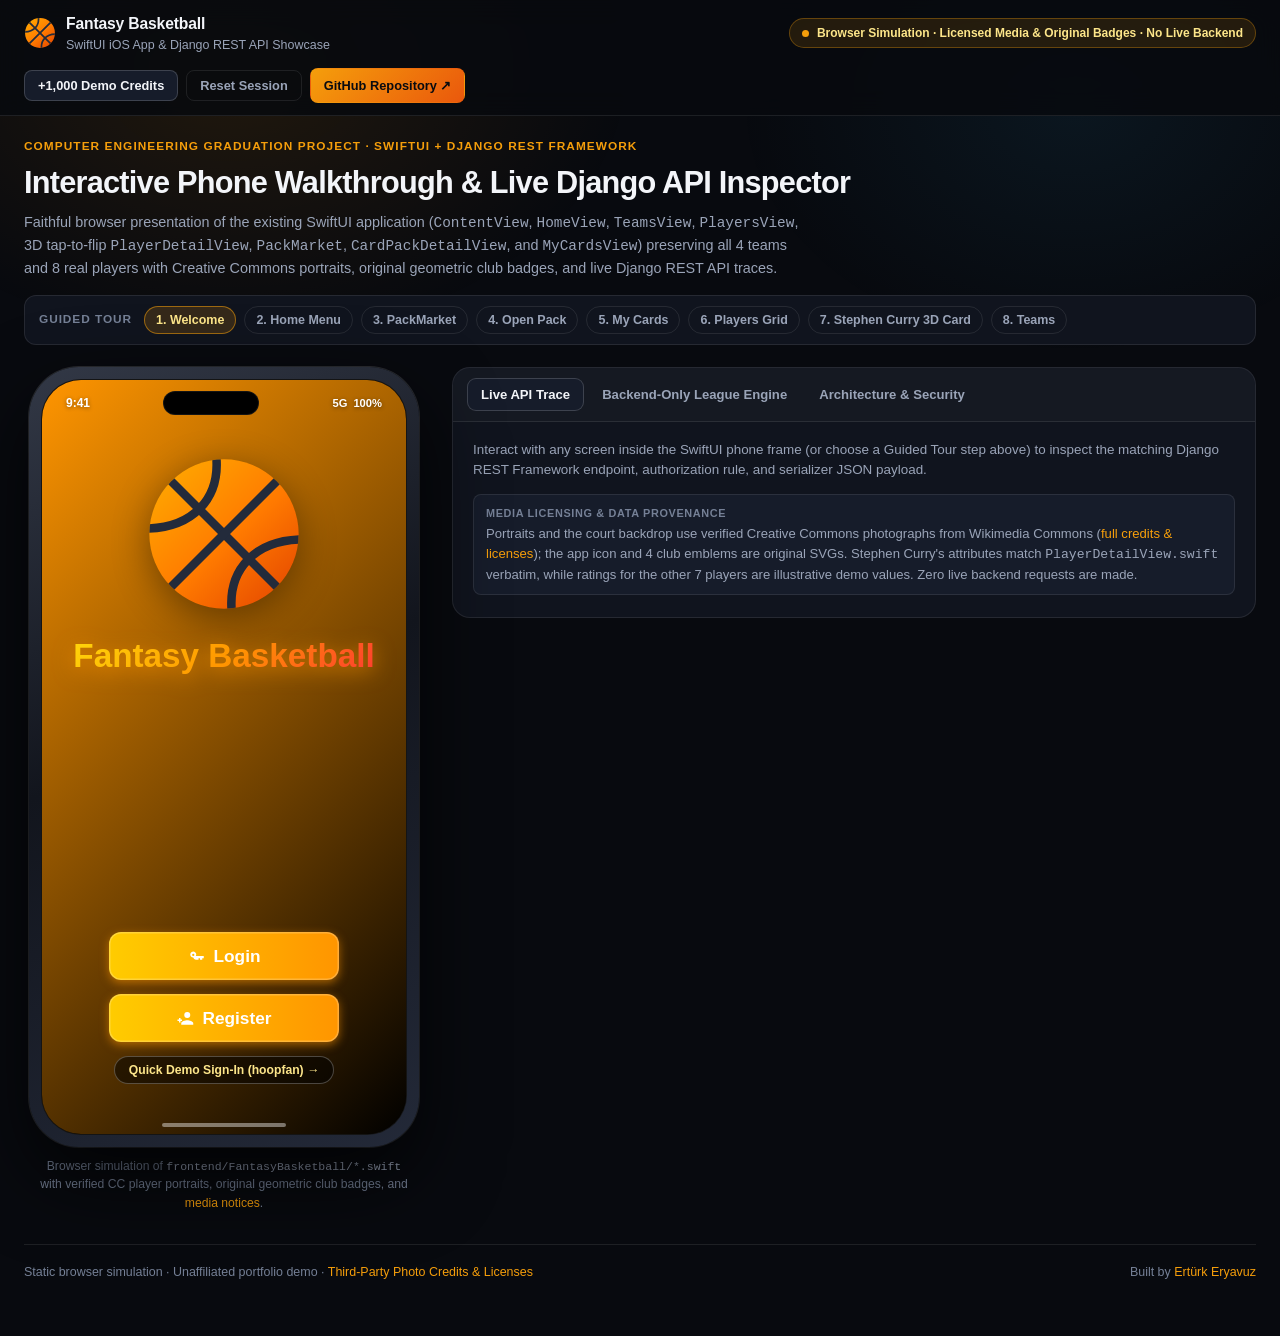
==== docs/index.html @ b1fc14cf "Add sanitized interactive portfolio showcase" ====
<!DOCTYPE html>
<html lang="en">
<head>
  <meta charset="UTF-8" />
  <meta name="viewport" content="width=device-width, initial-scale=1.0" />
  <title>Fantasy Basketball — Interactive SwiftUI &amp; Django API Showcase</title>
  <meta name="description" content="Source-faithful interactive phone-framed presentation of the Fantasy Basketball SwiftUI app and Django REST Framework backend using verified Creative Commons portraits and original geometric club badges." />
  <link rel="stylesheet" href="styles.css" />
</head>
<body>
  <header class="topbar">
    <div class="topbar-inner">
      <div class="brand">
        <img src="assets/basketball-logo.svg" width="32" height="32" alt="" aria-hidden="true" style="border-radius:50%" />
        <div>
          <div class="brand-title">Fantasy Basketball</div>
          <div class="brand-sub">SwiftUI iOS App &amp; Django REST API Showcase</div>
        </div>
      </div>

      <div class="sim-pill" role="note" aria-label="Static simulation disclosure">
        <span class="sim-dot" aria-hidden="true"></span>
        Browser Simulation · Licensed Media &amp; Original Badges · No Live Backend
      </div>

      <div class="topbar-actions">
        <button id="btnAddCredits" class="btn" type="button" title="Add demo credits to test all three pack tiers">
          +1,000 Demo Credits
        </button>
        <button id="btnResetDemo" class="btn btn-ghost" type="button">
          Reset Session
        </button>
        <a class="btn btn-primary" href="https://github.com/erturkeryavuz/fantasy-basketball-demo" target="_blank" rel="noopener noreferrer">
          GitHub Repository ↗
        </a>
      </div>
    </div>
  </header>

  <main class="page">
    <section class="hero-strip" aria-labelledby="heroHeading">
      <p class="hero-kicker">Computer Engineering Graduation Project · SwiftUI + Django REST Framework</p>
      <h1 id="heroHeading" class="hero-title">Interactive Phone Walkthrough &amp; Live Django API Inspector</h1>
      <p class="hero-desc">
        Faithful browser presentation of the existing SwiftUI application (<code>ContentView</code>, <code>HomeView</code>, <code>TeamsView</code>, <code>PlayersView</code>, 3D tap-to-flip <code>PlayerDetailView</code>, <code>PackMarket</code>, <code>CardPackDetailView</code>, and <code>MyCardsView</code>) preserving all 4 teams and 8 real players with Creative Commons portraits, original geometric club badges, and live Django REST API traces.
      </p>
    </section>

    <nav class="tour-bar" aria-label="Guided walkthrough">
      <span class="tour-label">Guided Tour</span>
      <button class="tour-pill active" type="button" data-tour="welcome">1. Welcome</button>
      <button class="tour-pill" type="button" data-tour="home">2. Home Menu</button>
      <button class="tour-pill" type="button" data-tour="market">3. PackMarket</button>
      <button class="tour-pill" type="button" data-tour="pack-diamond">4. Open Pack</button>
      <button class="tour-pill" type="button" data-tour="my-cards">5. My Cards</button>
      <button class="tour-pill" type="button" data-tour="players">6. Players Grid</button>
      <button class="tour-pill" type="button" data-tour="player-card">7. Stephen Curry 3D Card</button>
      <button class="tour-pill" type="button" data-tour="teams">8. Teams</button>
    </nav>

    <div class="workspace-grid">
      <!-- Left: Faithful iOS SwiftUI Phone Frame (pure NavigationStack, no invented bottom tab bar) -->
      <section class="phone-stage" aria-label="Interactive iOS SwiftUI application presentation">
        <div class="phone-bezel">
          <div class="phone-screen">
            <div id="iosStatusbar" class="ios-statusbar" aria-hidden="true">
              <span>9:41</span>
              <div class="dynamic-island"></div>
              <div class="ios-icons">
                <span>5G</span>
                <span>100%</span>
              </div>
            </div>

            <div id="phoneBody" class="phone-app-body" tabindex="0" aria-live="polite"></div>

            <div id="homeIndicator" class="home-indicator" aria-hidden="true"></div>
          </div>
        </div>
        <p class="phone-caption">
          Browser simulation of <code>frontend/FantasyBasketball/*.swift</code> with verified CC player portraits, original geometric club badges, and <a href="notices.html">media notices</a>.
        </p>
      </section>

      <!-- Right: Engineering & API Inspector -->
      <section class="inspector-shell" aria-label="Technical API and architecture inspector">
        <div class="inspector-tabs" role="tablist" aria-label="Inspector sections">
          <button id="tabTrace" class="inspector-tab" role="tab" type="button" aria-selected="true" aria-controls="panelTrace" data-inspector="trace">
            Live API Trace
          </button>
          <button id="tabLeague" class="inspector-tab" role="tab" type="button" aria-selected="false" aria-controls="panelLeague" data-inspector="league">
            Backend-Only League Engine
          </button>
          <button id="tabArch" class="inspector-tab" role="tab" type="button" aria-selected="false" aria-controls="panelArch" data-inspector="arch">
            Architecture &amp; Security
          </button>
        </div>

        <div id="panelTrace" class="inspector-body" role="tabpanel" aria-labelledby="tabTrace"></div>
        <div id="panelLeague" class="inspector-body" role="tabpanel" aria-labelledby="tabLeague" hidden></div>
        <div id="panelArch" class="inspector-body" role="tabpanel" aria-labelledby="tabArch" hidden></div>
      </section>
    </div>

    <div id="srAnnouncer" class="sr-only" aria-live="assertive"></div>

    <footer class="footer">
      <span>Static browser simulation · Unaffiliated portfolio demo · <a href="notices.html">Third-Party Photo Credits &amp; Licenses</a></span>
      <span>Built by <a href="https://github.com/erturkeryavuz" target="_blank" rel="noopener noreferrer">Ertürk Eryavuz</a></span>
    </footer>
  </main>

  <script type="module" src="app.js"></script>
</body>
</html>
---- docs/styles.css ----
/* Fantasy Basketball — Source-Faithful SwiftUI Showcase Stylesheet
 * Outer Studio: Clean dark presentation stage
 * Inside Phone Frame: Faithful visual reproduction of frontend/FantasyBasketball/*.swift
 */

:root {
  --studio-bg: #080a0f;
  --studio-elevated: #10141e;
  --studio-card: #161c2a;
  --studio-card-hover: #1c2436;
  --border: rgba(255, 255, 255, 0.09);
  --border-strong: rgba(255, 255, 255, 0.17);
  --text: #f3f5f9;
  --text-muted: #9aa4b8;
  --text-soft: #758096;
  --amber: #f59e0b;
  --amber-deep: #ea580c;
  --sky: #38bdf8;
  --font-sans: -apple-system, BlinkMacSystemFont, "SF Pro Display", "Segoe UI", Roboto, Helvetica, Arial, sans-serif;
  --font-rounded: ui-rounded, "SF Pro Rounded", -apple-system, BlinkMacSystemFont, "Segoe UI", Roboto, sans-serif;
  --font-mono: ui-monospace, SFMono-Regular, "SF Mono", Menlo, Consolas, monospace;
  --radius-lg: 18px;
  --radius-md: 12px;
  --radius-sm: 8px;
  --shadow-phone: 0 32px 80px rgba(0, 0, 0, 0.72), 0 0 0 1px rgba(255, 255, 255, 0.14);
}

*, *::before, *::after {
  box-sizing: border-box;
}

html, body {
  margin: 0;
  padding: 0;
  background: var(--studio-bg);
  color: var(--text);
  font-family: var(--font-sans);
  line-height: 1.5;
  -webkit-font-smoothing: antialiased;
  overflow-x: hidden;
}

body::before {
  content: "";
  position: fixed;
  inset: 0;
  pointer-events: none;
  background:
    radial-gradient(620px 420px at 18% 8%, rgba(255, 149, 0, 0.1), transparent 65%),
    radial-gradient(520px 380px at 84% 12%, rgba(56, 189, 248, 0.07), transparent 65%);
  z-index: 0;
}

.sr-only {
  position: absolute;
  width: 1px;
  height: 1px;
  padding: 0;
  margin: -1px;
  overflow: hidden;
  clip: rect(0, 0, 0, 0);
  white-space: nowrap;
  border: 0;
}

a {
  color: var(--amber);
  text-decoration: none;
}

a:hover {
  text-decoration: underline;
}

button, input, select {
  font-family: inherit;
  color: inherit;
}

button:focus-visible, a:focus-visible, input:focus-visible, select:focus-visible, [tabindex]:focus-visible {
  outline: 2px solid var(--amber);
  outline-offset: 2px;
}

/* ==================== OUTER STUDIO CHROME ==================== */

.topbar {
  position: sticky;
  top: 0;
  z-index: 20;
  backdrop-filter: blur(14px);
  -webkit-backdrop-filter: blur(14px);
  background: rgba(8, 10, 15, 0.86);
  border-bottom: 1px solid var(--border);
}

.topbar-inner {
  max-width: 1320px;
  margin: 0 auto;
  padding: 12px 24px;
  display: flex;
  align-items: center;
  justify-content: space-between;
  gap: 14px;
  flex-wrap: wrap;
}

.brand {
  display: flex;
  align-items: center;
  gap: 10px;
}

.brand-title {
  font-size: 0.98rem;
  font-weight: 700;
  letter-spacing: -0.01em;
}

.brand-sub {
  font-size: 0.78rem;
  color: var(--text-muted);
}

.sim-pill {
  display: inline-flex;
  align-items: center;
  gap: 8px;
  padding: 5px 12px;
  border-radius: 999px;
  font-size: 0.75rem;
  font-weight: 600;
  color: #fde68a;
  background: rgba(245, 158, 11, 0.12);
  border: 1px solid rgba(245, 158, 11, 0.32);
}

.sim-dot {
  width: 7px;
  height: 7px;
  border-radius: 50%;
  background: var(--amber);
}

.topbar-actions {
  display: flex;
  align-items: center;
  gap: 8px;
  flex-wrap: wrap;
}

.btn {
  display: inline-flex;
  align-items: center;
  justify-content: center;
  gap: 6px;
  padding: 7px 13px;
  border-radius: var(--radius-sm);
  border: 1px solid var(--border-strong);
  background: var(--studio-card);
  color: var(--text);
  font-size: 0.8rem;
  font-weight: 600;
  cursor: pointer;
  transition: background 0.16s ease, border-color 0.16s ease, transform 0.12s ease;
}

.btn:hover {
  background: var(--studio-card-hover);
  border-color: rgba(255, 255, 255, 0.28);
  text-decoration: none;
}

.btn:active {
  transform: translateY(1px);
}

.btn-primary {
  background: linear-gradient(135deg, #f59e0b, #ea580c);
  border-color: transparent;
  color: #090b10;
}

.btn-primary:hover {
  background: linear-gradient(135deg, #fbbf24, #f97316);
}

.btn-ghost {
  background: transparent;
  border-color: var(--border);
  color: var(--text-muted);
}

.btn-ghost:hover {
  color: var(--text);
}

.page {
  position: relative;
  z-index: 1;
  max-width: 1320px;
  margin: 0 auto;
  padding: 22px 24px 56px;
}

.hero-strip {
  margin-bottom: 16px;
}

.hero-kicker {
  font-size: 0.74rem;
  font-weight: 700;
  letter-spacing: 0.09em;
  text-transform: uppercase;
  color: var(--amber);
  margin: 0 0 4px;
}

.hero-title {
  font-size: clamp(1.45rem, 2.4vw, 2rem);
  font-weight: 800;
  letter-spacing: -0.025em;
  margin: 0 0 6px;
}

.hero-desc {
  font-size: 0.9rem;
  color: var(--text-muted);
  max-width: 780px;
  margin: 0;
}

.tour-bar {
  display: flex;
  align-items: center;
  gap: 8px;
  flex-wrap: wrap;
  padding: 10px 14px;
  border-radius: var(--radius-md);
  background: var(--studio-elevated);
  border: 1px solid var(--border);
  margin-bottom: 22px;
}

.tour-label {
  font-size: 0.74rem;
  font-weight: 700;
  text-transform: uppercase;
  letter-spacing: 0.08em;
  color: var(--text-soft);
  margin-right: 4px;
}

.tour-pill {
  padding: 6px 11px;
  border-radius: 999px;
  border: 1px solid var(--border);
  background: transparent;
  color: var(--text-muted);
  font-size: 0.78rem;
  font-weight: 600;
  cursor: pointer;
  transition: all 0.16s ease;
}

.tour-pill:hover {
  color: var(--text);
  border-color: var(--border-strong);
  background: rgba(255, 255, 255, 0.04);
}

.tour-pill.active {
  background: rgba(245, 158, 11, 0.16);
  border-color: rgba(245, 158, 11, 0.55);
  color: #fde68a;
}

.workspace-grid {
  display: grid;
  grid-template-columns: 400px minmax(0, 1fr);
  gap: 28px;
  align-items: start;
}

/* ==================== iOS PHONE BEZEL ==================== */

.phone-stage {
  display: flex;
  flex-direction: column;
  align-items: center;
  gap: 10px;
  position: sticky;
  top: 76px;
}

.phone-bezel {
  width: 390px;
  max-width: 100%;
  height: 780px;
  border-radius: 50px;
  padding: 12px;
  background: linear-gradient(155deg, #323846 0%, #12151d 45%, #232938 100%);
  box-shadow: var(--shadow-phone);
  position: relative;
}

.phone-screen {
  width: 100%;
  height: 100%;
  border-radius: 40px;
  background: #000;
  overflow: hidden;
  display: flex;
  flex-direction: column;
  position: relative;
  border: 1px solid rgba(255, 255, 255, 0.08);
}

.ios-statusbar {
  position: absolute;
  top: 0;
  left: 0;
  right: 0;
  z-index: 12;
  display: flex;
  align-items: center;
  justify-content: space-between;
  padding: 11px 24px 6px;
  font-size: 0.75rem;
  font-weight: 700;
  color: #fff;
  pointer-events: none;
  text-shadow: 0 1px 4px rgba(0, 0, 0, 0.45);
}

.ios-statusbar.light-text-dark {
  color: #111827;
  text-shadow: none;
}

.dynamic-island {
  width: 96px;
  height: 24px;
  border-radius: 999px;
  background: #000;
  border: 1px solid rgba(255, 255, 255, 0.08);
}

.ios-icons {
  display: flex;
  align-items: center;
  gap: 6px;
  font-size: 0.7rem;
}

.phone-app-body {
  flex: 1;
  width: 100%;
  height: 100%;
  overflow-y: auto;
  overflow-x: hidden;
  position: relative;
  scrollbar-width: thin;
  scrollbar-color: rgba(255, 255, 255, 0.25) transparent;
}

.home-indicator {
  position: absolute;
  bottom: 7px;
  left: 50%;
  transform: translateX(-50%);
  width: 124px;
  height: 4px;
  border-radius: 999px;
  background: rgba(255, 255, 255, 0.42);
  pointer-events: none;
  z-index: 12;
}

.home-indicator.dark {
  background: rgba(17, 24, 39, 0.28);
}

.phone-caption {
  font-size: 0.76rem;
  color: var(--text-soft);
  text-align: center;
  max-width: 376px;
  margin: 0;
}

.phone-caption code {
  font-family: var(--font-mono);
  font-size: 0.72rem;
  color: var(--text-muted);
}

/* ==================== FAITHFUL SWIFTUI SCREEN STYLES ==================== */

/* Shared animated orange-black-yellow gradient (ContentView.swift & HomeView.swift) */
.sw-flame-screen {
  min-height: 100%;
  padding: 50px 20px 34px;
  display: flex;
  flex-direction: column;
  align-items: center;
  justify-content: space-between;
  background: linear-gradient(135deg, #ff9500 0%, #000000 50%, #ffcc00 100%);
  background-size: 200% 200%;
  animation: swiftGradientSweep 6s ease-in-out infinite alternate;
  color: #fff;
}

@keyframes swiftGradientSweep {
  0% { background-position: 0% 0%; }
  100% { background-position: 100% 100%; }
}

/* Signature 41pt rounded gradient title (ContentView, HomeView, MyCardsView) */
.sw-brand-title {
  font-family: var(--font-rounded);
  font-size: 2.08rem;
  font-weight: 800;
  line-height: 1.1;
  text-align: center;
  margin: 0;
  background: linear-gradient(135deg, #ffd60a 0%, #ff9500 52%, #ff3b30 100%);
  -webkit-background-clip: text;
  background-clip: text;
  color: transparent;
  filter: drop-shadow(0 5px 10px rgba(255, 149, 0, 0.72));
}

/* Signature 230x50 rounded-12 SwiftUI gradient buttons */
.sw-btn {
  width: 230px;
  height: 48px;
  border: none;
  border-radius: 12px;
  color: #fff;
  font-size: 1.08rem;
  font-weight: 600;
  display: inline-flex;
  align-items: center;
  justify-content: center;
  gap: 8px;
  cursor: pointer;
  transition: transform 0.16s ease, filter 0.16s ease;
  position: relative;
}

.sw-btn:hover {
  filter: brightness(1.06);
}

.sw-btn:active {
  transform: scale(0.95);
}

.sw-btn:disabled {
  opacity: 0.6;
  cursor: not-allowed;
}

.sw-btn svg {
  width: 18px;
  height: 18px;
  flex-shrink: 0;
}

/* Exact SwiftUI button gradients */
.sw-btn-yellow-orange {
  background: linear-gradient(90deg, #ffcc00, #ff9500);
  box-shadow: 0 3px 10px rgba(255, 149, 0, 0.55), inset 0 0 0 1.5px rgba(255, 255, 255, 0.22);
}

.sw-btn-orange-red {
  background: linear-gradient(90deg, #ff9500, #ff3b30);
  box-shadow: 0 3px 10px rgba(255, 149, 0, 0.55);
}

.sw-btn-pink-orange {
  background: linear-gradient(90deg, #ff2d55, #ff9500);
  box-shadow: 0 3px 10px rgba(255, 45, 85, 0.52);
}

.sw-btn-purple-indigo {
  background: linear-gradient(90deg, #af52de, #5856d6);
  box-shadow: 0 3px 10px rgba(175, 82, 222, 0.5);
}

.sw-btn-red-black {
  background: linear-gradient(90deg, #ff3b30, #111111);
  box-shadow: 0 3px 8px rgba(255, 149, 0, 0.45);
}

.sw-btn-purple-blue {
  background: linear-gradient(90deg, #af52de, #007aff);
  box-shadow: 0 4px 12px rgba(175, 82, 222, 0.55);
}

.sw-btn-black-gray {
  background: linear-gradient(90deg, #000000, #8e8e93);
  box-shadow: 0 4px 12px rgba(0, 0, 0, 0.55);
}

.sw-btn-solid-orange {
  background: #ff9500;
  box-shadow: 0 3px 8px rgba(255, 149, 0, 0.35);
}

.sw-demo-shortcut {
  background: rgba(0, 0, 0, 0.52);
  border: 1px solid rgba(255, 255, 255, 0.25);
  color: #fde68a;
  border-radius: 999px;
  padding: 6px 14px;
  font-size: 0.76rem;
  font-weight: 600;
  cursor: pointer;
}

.sw-demo-shortcut:hover {
  background: rgba(0, 0, 0, 0.72);
}

/* HomeView Welcome Pill (HomeView.swift lines 47-59) */
.sw-welcome-row {
  width: 100%;
  display: flex;
  justify-content: flex-start;
}

.sw-welcome-pill {
  background: rgba(0, 0, 0, 0.52);
  color: #fff;
  font-size: 0.92rem;
  font-weight: 700;
  padding: 8px 13px;
  border-radius: 12px;
}

/* LoginView & RegisterView — verified CC BY 2.0 basketball sunset court photo (Shixart1985, Wikimedia Commons) */
.sw-court-screen {
  min-height: 100%;
  padding: 58px 22px 32px;
  display: flex;
  flex-direction: column;
  align-items: center;
  justify-content: space-between;
  background-color: #161820;
  background-image:
    linear-gradient(180deg, rgba(8, 10, 16, 0.42), rgba(8, 10, 16, 0.56)),
    url("assets/court-bg.jpg");
  background-size: cover;
  background-position: center;
  color: #fff;
}

.sw-auth-title {
  font-family: var(--font-rounded);
  font-size: 2.35rem;
  font-weight: 800;
  margin: 0;
  background: linear-gradient(90deg, #ffffff, #9ca3af);
  -webkit-background-clip: text;
  background-clip: text;
  color: transparent;
  filter: drop-shadow(0 6px 10px rgba(0, 0, 0, 0.72));
}

.sw-field-group {
  width: 100%;
  margin-bottom: 12px;
}

.sw-field-label {
  display: block;
  font-size: 0.92rem;
  font-weight: 700;
  color: rgba(255, 255, 255, 0.85);
  margin: 0 0 5px 4px;
}

.sw-textfield {
  width: 100%;
  padding: 13px 14px;
  border-radius: 12px;
  border: 1px solid rgba(255, 255, 255, 0.12);
  background: rgba(0, 0, 0, 0.62);
  color: #fff;
  font-size: 0.92rem;
  box-shadow: 0 4px 10px rgba(0, 0, 0, 0.25);
}

.sw-alert {
  width: 100%;
  padding: 8px 11px;
  border-radius: 10px;
  font-size: 0.78rem;
  margin-bottom: 10px;
}

.sw-alert.error {
  background: rgba(239, 68, 68, 0.22);
  border: 1px solid rgba(248, 113, 113, 0.55);
  color: #fecaca;
}

/* TeamsView, TeamPlayersView & PlayersView (LinearGradient systemGray2 -> orange 0.65) */
.sw-gray-orange-screen {
  min-height: 100%;
  padding: 46px 12px 28px;
  background: linear-gradient(180deg, #aeaeb2 0%, rgba(255, 149, 0, 0.72) 100%);
  color: #111827;
}

.sw-ios-navrow {
  display: flex;
  align-items: center;
  justify-content: space-between;
  margin-bottom: 4px;
  min-height: 28px;
}

.sw-ios-back {
  display: inline-flex;
  align-items: center;
  gap: 3px;
  border: none;
  background: transparent;
  color: #007aff;
  font-size: 0.9rem;
  font-weight: 600;
  padding: 2px 4px;
  cursor: pointer;
}

.sw-ios-back.on-dark {
  color: #60a5fa;
}

.sw-large-title {
  font-size: 1.75rem;
  font-weight: 800;
  text-align: center;
  margin: 0 0 10px;
  color: #111827;
  letter-spacing: -0.02em;
}

/* PlayersView frosted .ultraThinMaterial filter bar (PlayersView.swift lines 46-88) */
.sw-filter-bar {
  background: rgba(255, 255, 255, 0.56);
  backdrop-filter: blur(14px);
  -webkit-backdrop-filter: blur(14px);
  border-radius: 16px;
  padding: 10px;
  box-shadow: 0 2px 8px rgba(0, 0, 0, 0.22);
  margin-bottom: 12px;
  display: grid;
  grid-template-columns: repeat(2, 1fr);
  gap: 7px;
}

.sw-filter-item {
  display: flex;
  align-items: center;
  gap: 5px;
  background: rgba(255, 255, 255, 0.55);
  border-radius: 10px;
  padding: 4px 7px;
}

.sw-filter-item.full {
  grid-column: 1 / -1;
}

.sw-filter-icon {
  color: #ff9500;
  font-size: 0.78rem;
  font-weight: 800;
  flex-shrink: 0;
}

.sw-filter-item select {
  flex: 1;
  min-width: 0;
  border: none;
  background: transparent;
  color: #111827;
  font-size: 0.76rem;
  font-weight: 600;
}

.sw-filter-item input[type="range"] {
  flex: 1;
  accent-color: #ff9500;
}

.sw-filter-val {
  font-size: 0.78rem;
  font-weight: 800;
  color: #111827;
  min-width: 24px;
  text-align: right;
}

/* Adaptive square gray grids (TeamsView: 2-col 170x120; PlayersView/TeamPlayersView: 3-col 110x120) */
.sw-teams-grid {
  display: grid;
  grid-template-columns: repeat(2, 1fr);
  gap: 8px;
}

.sw-team-tile {
  border: none;
  border-radius: 12px;
  background: rgba(110, 110, 118, 0.68);
  box-shadow: 0 2px 5px rgba(0, 0, 0, 0.35);
  padding: 12px 8px;
  min-height: 126px;
  display: flex;
  flex-direction: column;
  align-items: center;
  justify-content: center;
  gap: 5px;
  text-align: center;
  cursor: pointer;
  color: #fff;
  transition: transform 0.14s ease, background 0.14s ease;
}

.sw-team-tile:hover {
  background: rgba(96, 96, 104, 0.8);
  transform: translateY(-1px);
}

.sw-tile-name {
  font-size: 0.78rem;
  font-weight: 700;
  color: #111827;
  line-height: 1.2;
}

.sw-tile-city {
  font-size: 0.7rem;
  color: #fff;
}

.sw-tile-since {
  font-size: 0.66rem;
  color: rgba(255, 255, 255, 0.78);
}

.sw-players-grid {
  display: grid;
  grid-template-columns: repeat(3, 1fr);
  gap: 6px;
}

.sw-player-tile {
  border: none;
  border-radius: 12px;
  background: rgba(110, 110, 118, 0.68);
  box-shadow: 0 2px 5px rgba(0, 0, 0, 0.35);
  padding: 9px 5px;
  min-height: 120px;
  display: flex;
  flex-direction: column;
  align-items: center;
  justify-content: center;
  gap: 4px;
  text-align: center;
  cursor: pointer;
  transition: transform 0.14s ease, background 0.14s ease;
}

.sw-player-tile:hover {
  background: rgba(96, 96, 104, 0.84);
  transform: translateY(-1px);
}

.sw-player-avatar-sm {
  width: 44px;
  height: 44px;
  border-radius: 50%;
  border: 1.5px solid #ff9500;
  overflow: hidden;
  display: flex;
  align-items: center;
  justify-content: center;
  background: radial-gradient(circle at 50% 30%, rgba(255, 255, 255, 0.25), rgba(15, 23, 42, 0.65));
}

.sw-player-avatar-sm img {
  width: 100%;
  height: 100%;
  object-fit: cover;
  display: block;
}

.sw-team-logo {
  width: 52px;
  height: 52px;
  object-fit: contain;
  display: block;
  filter: drop-shadow(0 2px 4px rgba(0, 0, 0, 0.3));
}

.sw-player-tile-name {
  font-size: 0.7rem;
  font-weight: 700;
  color: #0b0f19;
  line-height: 1.15;
}

.sw-player-tile-team {
  font-size: 0.62rem;
  color: #fff;
  max-width: 100%;
  white-space: nowrap;
  overflow: hidden;
  text-overflow: ellipsis;
}

.sw-ovr-badge {
  font-size: 0.64rem;
  font-weight: 800;
  padding: 2px 6px;
  border-radius: 6px;
}

/* ==================== PlayerDetailView.swift — 3D FLIPPABLE COLLECTIBLE CARD ==================== */

.sw-detail-screen {
  min-height: 100%;
  padding: 46px 16px 28px;
  display: flex;
  flex-direction: column;
  align-items: center;
  position: relative;
  background: var(--card-bg-gradient);
}

.sw-detail-screen::before {
  content: "";
  position: absolute;
  inset: 0;
  background: rgba(245, 245, 247, 0.52);
  backdrop-filter: blur(22px);
  -webkit-backdrop-filter: blur(22px);
  pointer-events: none;
}

.sw-detail-inner {
  position: relative;
  z-index: 2;
  width: 100%;
  flex: 1;
  display: flex;
  flex-direction: column;
  align-items: center;
}

.sw-detail-nav {
  width: 100%;
  display: flex;
  align-items: center;
  justify-content: space-between;
  margin-bottom: 16px;
}

.sw-detail-nav-title {
  font-size: 0.92rem;
  font-weight: 700;
  color: #111827;
}

/* 3D Flip Container matching frame(width: 320, height: 480) scaled proportionally inside 366px phone screen */
.sw-flip-scene {
  width: 306px;
  height: 464px;
  perspective: 1100px;
  cursor: pointer;
  margin: auto 0;
  background: transparent;
  border: none;
  padding: 0;
  text-align: center;
}

.sw-flip-card {
  width: 100%;
  height: 100%;
  position: relative;
  transform-style: preserve-3d;
  transition: transform 0.8s ease-in-out;
  border-radius: 20px;
  box-shadow: 0 12px 28px rgba(0, 0, 0, 0.35), 0 0 16px rgba(255, 214, 10, 0.42);
}

.sw-flip-card.is-flipped {
  transform: rotateY(180deg);
}

.sw-card-face {
  position: absolute;
  inset: 0;
  border-radius: 20px;
  backface-visibility: hidden;
  -webkit-backface-visibility: hidden;
  background: var(--card-bg-gradient);
  overflow: hidden;
  display: flex;
  flex-direction: column;
  align-items: center;
  justify-content: center;
  padding: 20px 18px;
  border: 3px solid transparent;
  box-shadow: inset 0 0 0 2px var(--card-rim, rgba(255, 255, 255, 0.55)), 0 0 14px var(--card-glow, rgba(59, 130, 246, 0.5));
}

.sw-card-face.back {
  transform: rotateY(180deg);
  color: #fff;
}

/* Diagonal golden shineOverlay for DarkBlueDiamond, PinkDiamond, Diamond (PlayerDetailView.swift lines 281-292) */
.sw-card-shine {
  position: absolute;
  inset: -40%;
  background: linear-gradient(135deg, rgba(255, 214, 10, 0.34) 0%, transparent 45%, transparent 55%, rgba(255, 214, 10, 0.34) 100%);
  mix-blend-mode: screen;
  pointer-events: none;
  animation: swiftCardShine 7s linear infinite alternate;
}

@keyframes swiftCardShine {
  0% { transform: translate(-18%, -18%); }
  100% { transform: translate(18%, 18%); }
}

.sw-rarity-pill {
  position: relative;
  z-index: 2;
  padding: 9px 18px;
  border-radius: 22px;
  background: rgba(255, 255, 255, 0.28);
  backdrop-filter: blur(12px);
  -webkit-backdrop-filter: blur(12px);
  border: 1.5px solid rgba(255, 255, 255, 0.52);
  box-shadow: 0 0 12px rgba(255, 255, 255, 0.28);
  font-family: var(--font-rounded);
  font-size: 0.95rem;
  font-weight: 800;
  color: #fff;
  text-shadow: 0 1px 4px rgba(0, 0, 0, 0.35);
  margin-bottom: 14px;
}

.sw-portrait-ring {
  position: relative;
  z-index: 2;
  width: 150px;
  height: 150px;
  border-radius: 50%;
  overflow: hidden;
  background: radial-gradient(circle at 50% 35%, rgba(255, 255, 255, 0.34), rgba(0, 0, 0, 0.24));
  border: 2px solid rgba(255, 255, 255, 0.5);
  display: flex;
  align-items: center;
  justify-content: center;
  margin-bottom: 14px;
  box-shadow: 0 8px 22px rgba(0, 0, 0, 0.35);
}

.sw-portrait-ring img {
  width: 100%;
  height: 100%;
  object-fit: cover;
  display: block;
}

.sw-card-name {
  position: relative;
  z-index: 2;
  font-size: 1.32rem;
  font-weight: 800;
  color: #fff;
  margin: 0 0 4px;
  text-shadow: 0 1px 4px rgba(0, 0, 0, 0.35);
}

.sw-card-team {
  position: relative;
  z-index: 2;
  font-size: 0.94rem;
  font-weight: 600;
  color: rgba(255, 255, 255, 0.8);
  margin: 0 0 10px;
}

.sw-card-pos {
  position: relative;
  z-index: 2;
  font-size: 0.88rem;
  color: rgba(255, 255, 255, 0.92);
  margin: 0 0 8px;
}

.sw-card-ovr {
  position: relative;
  z-index: 2;
  font-size: 1.15rem;
  font-weight: 800;
  color: #93c5fd;
  text-shadow: 0 1px 6px rgba(0, 0, 0, 0.5);
  margin: 0;
}

.sw-card-back-title {
  font-size: 1.08rem;
  font-weight: 800;
  margin: 0 0 6px;
}

.sw-card-back-skill {
  font-size: 0.96rem;
  font-weight: 600;
  color: #fde68a;
  margin: 0 0 18px;
}

.sw-card-back-list {
  text-align: left;
  font-size: 0.86rem;
  line-height: 1.8;
  background: rgba(0, 0, 0, 0.25);
  padding: 14px 18px;
  border-radius: 14px;
  border: 1px solid rgba(255, 255, 255, 0.18);
  width: 86%;
}

.sw-flip-hint {
  margin-top: 12px;
  font-size: 0.76rem;
  font-weight: 700;
  color: #1f2937;
  background: rgba(255, 255, 255, 0.68);
  padding: 5px 12px;
  border-radius: 999px;
}

/* ==================== MarketplaceView.swift (PackMarket) ==================== */

.sw-light-screen {
  min-height: 100%;
  padding: 46px 14px 26px;
  background: #f2f2f7;
  color: #111827;
  display: flex;
  flex-direction: column;
}

.sw-market-header {
  display: flex;
  align-items: center;
  justify-content: space-between;
  margin-bottom: 14px;
}

.sw-market-title {
  font-size: 1.72rem;
  font-weight: 800;
  margin: 0;
  color: #111827;
  letter-spacing: -0.02em;
}

.sw-coin-badge-ios {
  display: inline-flex;
  align-items: center;
  gap: 5px;
  padding: 7px 11px;
  border-radius: 10px;
  background: rgba(255, 149, 0, 0.2);
  color: #111827;
  font-size: 0.86rem;
  font-weight: 700;
}

.sw-pack-grid {
  display: grid;
  grid-template-columns: repeat(2, 1fr);
  gap: 12px;
  margin-bottom: auto;
}

.sw-pack-tile {
  border: 1px solid rgba(0, 0, 0, 0.06);
  border-radius: 12px;
  background: rgba(255, 255, 255, 0.82);
  backdrop-filter: blur(12px);
  box-shadow: 0 3px 10px rgba(0, 0, 0, 0.12);
  padding: 16px 10px;
  min-height: 196px;
  display: flex;
  flex-direction: column;
  align-items: center;
  justify-content: center;
  gap: 8px;
  text-align: center;
  cursor: pointer;
  color: #111827;
  transition: transform 0.15s ease, box-shadow 0.15s ease;
}

.sw-pack-tile:hover {
  transform: translateY(-2px);
  box-shadow: 0 6px 14px rgba(0, 0, 0, 0.16);
}

.sw-pack-tile-name {
  font-size: 0.96rem;
  font-weight: 700;
}

.sw-pack-tile-desc {
  font-size: 0.74rem;
  color: #4b5563;
}

.sw-pack-tile-price {
  font-size: 0.88rem;
  font-weight: 700;
  color: #ea580c;
}

.sw-back-full-orange {
  margin-top: 16px;
  width: 100%;
  padding: 13px;
  border: none;
  border-radius: 12px;
  background: #ff9500;
  color: #fff;
  font-size: 0.95rem;
  font-weight: 700;
  display: inline-flex;
  align-items: center;
  justify-content: center;
  gap: 8px;
  cursor: pointer;
}

.sw-back-full-orange:active {
  transform: scale(0.97);
}

/* ==================== CardPackDetailView.swift ==================== */

.sw-pack-detail-screen {
  min-height: 100%;
  padding: 50px 18px 28px;
  background: #f2f2f7;
  color: #111827;
  display: flex;
  flex-direction: column;
  align-items: center;
  justify-content: space-between;
  text-align: center;
  gap: 10px;
}

.sw-pack-spinner {
  width: 96px;
  height: 96px;
  display: flex;
  align-items: center;
  justify-content: center;
  color: #ff9500;
  transition: transform 0.95s ease-in-out;
}

.sw-pack-spinner.spinning {
  transform: scale(1.38) rotate(360deg);
}

/* Yellow reveal card mirroring CardPackDetailView.swift lines 58-74 */
.sw-reveal-card {
  width: 224px;
  padding: 20px 14px;
  border-radius: 20px;
  background: linear-gradient(150deg, #ffe033, #ffbe0b);
  color: #111827;
  box-shadow: 0 10px 24px rgba(245, 158, 11, 0.35);
  animation: springPop 0.42s cubic-bezier(0.34, 1.56, 0.64, 1);
  border: 2px solid rgba(255, 255, 255, 0.6);
}

@keyframes springPop {
  0% { opacity: 0; transform: scale(0.6); }
  100% { opacity: 1; transform: scale(1); }
}

/* ==================== MyCardsView.swift ==================== */

.sw-mycards-list {
  display: flex;
  flex-direction: column;
  background: #fff;
  border-radius: 14px;
  overflow: hidden;
  box-shadow: 0 2px 8px rgba(0, 0, 0, 0.08);
  margin-bottom: auto;
}

.sw-mycards-row {
  width: 100%;
  text-align: left;
  border: none;
  border-bottom: 1px solid #e5e7eb;
  background: #fff;
  padding: 12px 14px;
  cursor: pointer;
  display: flex;
  align-items: center;
  justify-content: space-between;
  gap: 8px;
}

.sw-mycards-row:last-child {
  border-bottom: none;
}

.sw-mycards-row:hover {
  background: #f9fafb;
}

/* ==================== ENGINEERING INSPECTOR PANEL ==================== */

.inspector-shell {
  border-radius: var(--radius-lg);
  background: var(--studio-elevated);
  border: 1px solid var(--border);
  overflow: hidden;
}

.inspector-tabs {
  display: flex;
  gap: 4px;
  padding: 10px 14px;
  background: rgba(255, 255, 255, 0.02);
  border-bottom: 1px solid var(--border);
  flex-wrap: wrap;
}

.inspector-tab {
  padding: 8px 13px;
  border-radius: 9px;
  border: 1px solid transparent;
  background: transparent;
  color: var(--text-muted);
  font-size: 0.82rem;
  font-weight: 700;
  cursor: pointer;
}

.inspector-tab:hover {
  color: var(--text);
}

.inspector-tab[aria-selected="true"] {
  background: var(--studio-card);
  border-color: var(--border-strong);
  color: var(--text);
}

.inspector-body {
  padding: 18px 20px 22px;
}

.inspector-meta-grid {
  display: grid;
  grid-template-columns: repeat(auto-fit, minmax(175px, 1fr));
  gap: 10px;
  margin-bottom: 14px;
}

.meta-tile {
  padding: 10px 12px;
  border-radius: var(--radius-sm);
  background: var(--studio-card);
  border: 1px solid var(--border);
}

.meta-k {
  font-size: 0.68rem;
  font-weight: 700;
  text-transform: uppercase;
  letter-spacing: 0.06em;
  color: var(--text-soft);
  margin-bottom: 3px;
}

.meta-v {
  font-size: 0.84rem;
  font-weight: 700;
  font-family: var(--font-mono);
  word-break: break-word;
}

.method-badge {
  display: inline-block;
  padding: 2px 7px;
  border-radius: 6px;
  font-size: 0.72rem;
  font-weight: 800;
  font-family: var(--font-mono);
  margin-right: 6px;
}

.method-GET { background: rgba(56, 189, 248, 0.18); color: #7dd3fc; }
.method-POST { background: rgba(16, 185, 129, 0.18); color: #6ee7b7; }
.status-ok { color: #6ee7b7; }
.status-err { color: #fda4af; }

.code-section-label {
  font-size: 0.74rem;
  font-weight: 700;
  text-transform: uppercase;
  letter-spacing: 0.06em;
  color: var(--text-muted);
  margin: 14px 0 6px;
}

.code-block {
  margin: 0;
  padding: 12px 14px;
  border-radius: var(--radius-sm);
  background: #0a0d14;
  border: 1px solid var(--border);
  font-family: var(--font-mono);
  font-size: 0.77rem;
  line-height: 1.5;
  color: #dbeafe;
  overflow-x: auto;
  max-height: 280px;
}

.history-list {
  display: flex;
  flex-direction: column;
  gap: 6px;
  margin-top: 10px;
}

.history-item {
  width: 100%;
  display: flex;
  align-items: center;
  justify-content: space-between;
  gap: 8px;
  padding: 7px 10px;
  border-radius: 8px;
  border: 1px solid var(--border);
  background: rgba(255, 255, 255, 0.02);
  font-family: var(--font-mono);
  font-size: 0.74rem;
  cursor: pointer;
  text-align: left;
}

.history-item:hover, .history-item.active {
  background: var(--studio-card);
  border-color: rgba(245, 158, 11, 0.45);
}

.backend-only-banner {
  padding: 12px 14px;
  border-radius: var(--radius-md);
  background: rgba(56, 189, 248, 0.1);
  border: 1px solid rgba(56, 189, 248, 0.3);
  color: #bae6fd;
  font-size: 0.82rem;
  margin-bottom: 14px;
}

.step-pills {
  display: flex;
  flex-wrap: wrap;
  gap: 6px;
  margin-bottom: 14px;
}

.step-pill {
  padding: 6px 10px;
  border-radius: 8px;
  border: 1px solid var(--border);
  background: var(--studio-card);
  font-size: 0.76rem;
  font-weight: 600;
  color: var(--text-muted);
  cursor: pointer;
}

.step-pill.active {
  border-color: var(--sky);
  color: #e0f2fe;
  background: rgba(56, 189, 248, 0.15);
}

.arch-grid {
  display: grid;
  grid-template-columns: repeat(auto-fit, minmax(240px, 1fr));
  gap: 12px;
}

.arch-card {
  padding: 14px;
  border-radius: var(--radius-md);
  background: var(--studio-card);
  border: 1px solid var(--border);
}

.arch-card h3 {
  font-size: 0.9rem;
  margin: 0 0 8px;
  color: var(--amber);
}

.arch-card ul {
  margin: 0;
  padding-left: 18px;
  font-size: 0.8rem;
  color: var(--text-muted);
}

.arch-card li {
  margin-bottom: 5px;
}

.footer {
  margin-top: 32px;
  padding-top: 18px;
  border-top: 1px solid var(--border);
  display: flex;
  justify-content: space-between;
  gap: 12px;
  flex-wrap: wrap;
  font-size: 0.78rem;
  color: var(--text-soft);
}

/* ==================== RESPONSIVE ==================== */

@media (max-width: 960px) {
  .workspace-grid {
    grid-template-columns: 1fr;
  }

  .phone-stage {
    position: static;
  }
}

@media (max-width: 520px) {
  .topbar-inner {
    padding: 10px 14px;
  }

  .page {
    padding: 14px 12px 40px;
  }

  .phone-bezel {
    width: 100%;
    height: 700px;
    border-radius: 30px;
    padding: 7px;
  }

  .phone-screen {
    border-radius: 24px;
  }

  .sw-flip-scene {
    width: 280px;
    height: 430px;
  }

  .inspector-body {
    padding: 14px;
  }
}

@media (prefers-reduced-motion: reduce) {
  *, *::before, *::after {
    animation-duration: 0.01ms !important;
    animation-iteration-count: 1 !important;
    transition-duration: 0.01ms !important;
  }
}
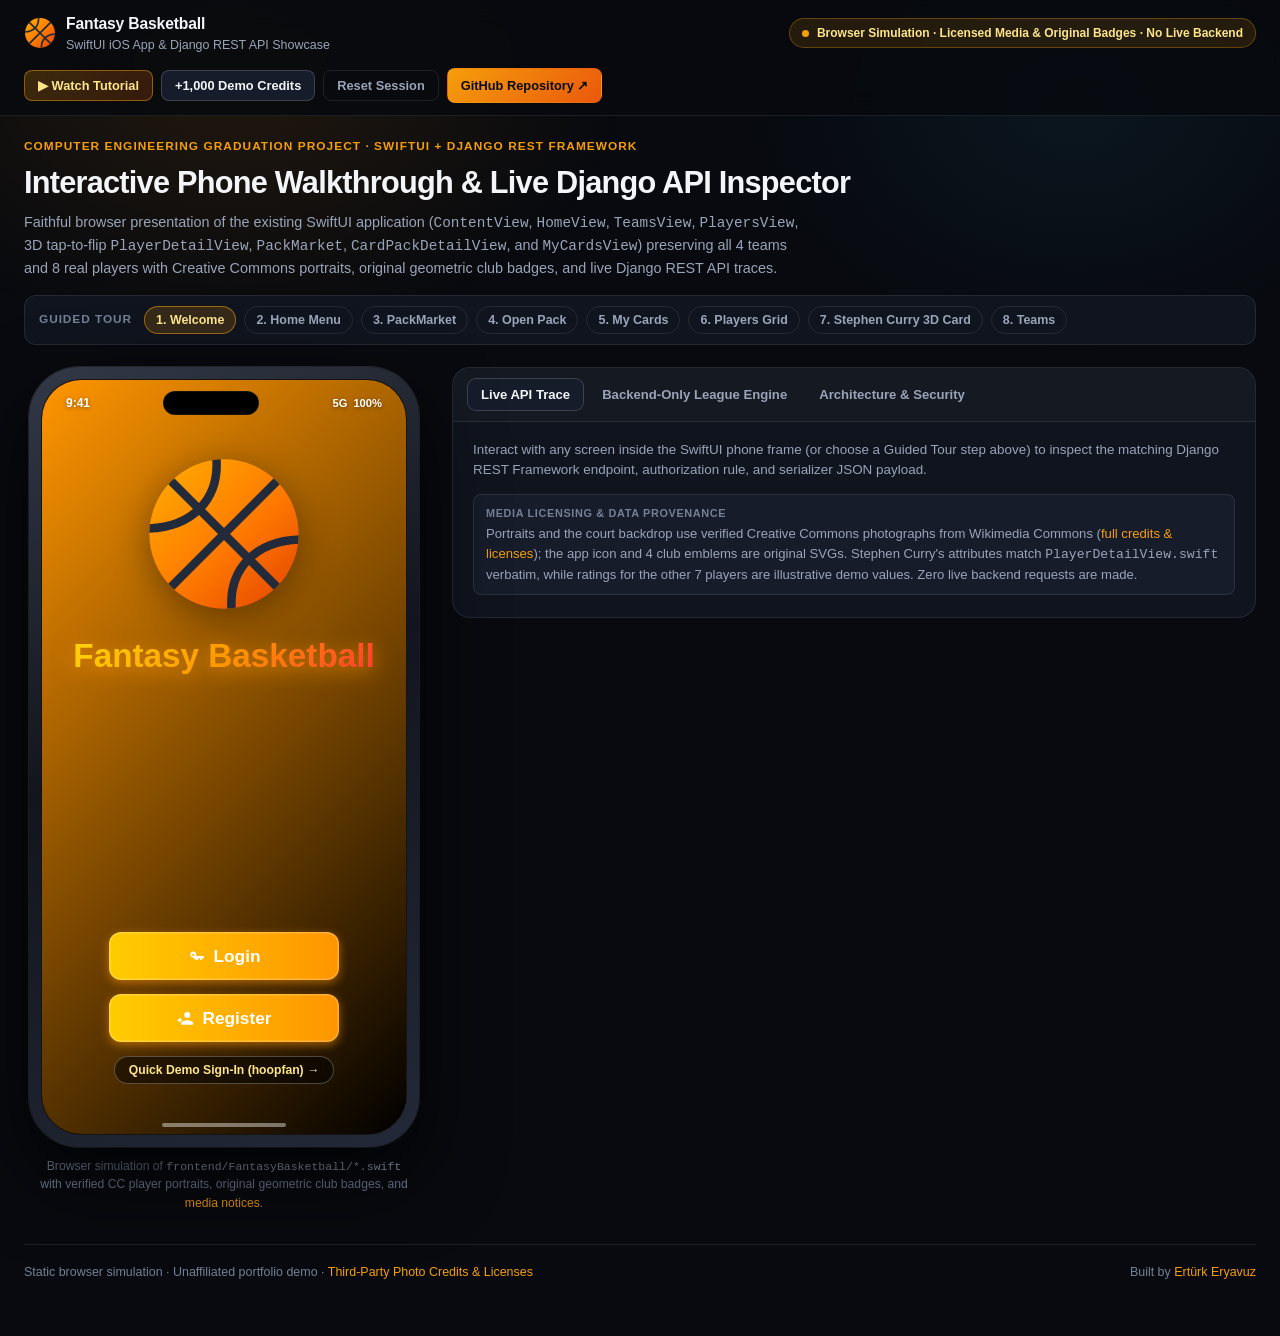
==== commit 91c95829: "Add guided tutorial to Fantasy Basketball demo" ====
--- a/docs/index.html
+++ b/docs/index.html
@@ -24,6 +24,9 @@
       </div>
 
       <div class="topbar-actions">
+        <button id="btnWatchTutorial" class="btn btn-tutorial" type="button" aria-controls="tutorialDock" aria-expanded="false">
+          ▶ Watch Tutorial
+        </button>
         <button id="btnAddCredits" class="btn" type="button" title="Add demo credits to test all three pack tiers">
           +1,000 Demo Credits
         </button>
@@ -57,6 +60,27 @@
       <button class="tour-pill" type="button" data-tour="player-card">7. Stephen Curry 3D Card</button>
       <button class="tour-pill" type="button" data-tour="teams">8. Teams</button>
     </nav>
+
+    <section id="tutorialDock" class="tutorial-dock" aria-label="Guided tutorial controls" hidden>
+      <div class="tutorial-dock-top">
+        <div class="tutorial-meta">
+          <span id="tutorialStepBadge" class="tutorial-step-badge">Stage 1 / 10</span>
+          <span id="tutorialStateBadge" class="tutorial-state-badge">Playing</span>
+          <h2 id="tutorialStageTitle" class="tutorial-stage-title">Welcome</h2>
+        </div>
+        <div class="tutorial-controls" role="group" aria-label="Tutorial playback controls">
+          <button id="btnTutPrev" class="btn btn-ghost tutorial-btn" type="button">← Previous</button>
+          <button id="btnTutPlayPause" class="btn btn-tutorial tutorial-btn" type="button" aria-pressed="true">Pause</button>
+          <button id="btnTutNext" class="btn btn-ghost tutorial-btn" type="button">Next →</button>
+          <button id="btnTutRestart" class="btn btn-ghost tutorial-btn" type="button">Restart</button>
+          <button id="btnTutExit" class="btn tutorial-btn" type="button">Exit / Explore Manually</button>
+        </div>
+      </div>
+      <div class="tutorial-progress-track" role="progressbar" id="tutorialProgress" aria-label="Tutorial progress" aria-valuemin="1" aria-valuemax="10" aria-valuenow="1">
+        <div id="tutorialProgressFill" class="tutorial-progress-fill" style="width: 10%;"></div>
+      </div>
+      <p id="tutorialNarration" class="tutorial-narration" aria-live="polite"></p>
+    </section>
 
     <div class="workspace-grid">
       <!-- Left: Faithful iOS SwiftUI Phone Frame (pure NavigationStack, no invented bottom tab bar) -->
--- a/docs/styles.css
+++ b/docs/styles.css
@@ -1458,7 +1458,11 @@
 
 @media (max-width: 960px) {
   .workspace-grid {
-    grid-template-columns: 1fr;
+    grid-template-columns: minmax(0, 1fr);
+  }
+
+  .inspector-shell {
+    min-width: 0;
   }
 
   .phone-stage {
@@ -1496,6 +1500,149 @@
   }
 }
 
+/* ==================== OPTIONAL GUIDED TUTORIAL DOCK ==================== */
+
+.btn-tutorial {
+  background: linear-gradient(135deg, rgba(245, 158, 11, 0.22), rgba(234, 88, 12, 0.2));
+  border-color: rgba(245, 158, 11, 0.48);
+  color: #fde68a;
+  font-weight: 600;
+}
+
+.btn-tutorial:hover:not(:disabled) {
+  background: linear-gradient(135deg, rgba(245, 158, 11, 0.32), rgba(234, 88, 12, 0.28));
+  border-color: rgba(245, 158, 11, 0.72);
+}
+
+.tutorial-dock {
+  margin: 0 0 20px;
+  padding: 14px 18px;
+  background: var(--studio-elevated);
+  border: 1px solid rgba(245, 158, 11, 0.34);
+  border-radius: var(--radius-md);
+  display: flex;
+  flex-direction: column;
+  gap: 10px;
+}
+
+.tutorial-dock[hidden] {
+  display: none;
+}
+
+.tutorial-dock-top {
+  display: flex;
+  align-items: center;
+  justify-content: space-between;
+  gap: 12px;
+  flex-wrap: wrap;
+}
+
+.tutorial-meta {
+  display: flex;
+  align-items: center;
+  gap: 8px;
+  flex-wrap: wrap;
+  min-width: 0;
+}
+
+.tutorial-step-badge {
+  font-family: var(--font-mono);
+  font-size: 0.72rem;
+  font-weight: 600;
+  padding: 3px 8px;
+  border-radius: 999px;
+  background: rgba(245, 158, 11, 0.16);
+  color: #fcd34d;
+  border: 1px solid rgba(245, 158, 11, 0.35);
+  white-space: nowrap;
+}
+
+.tutorial-state-badge {
+  font-family: var(--font-mono);
+  font-size: 0.7rem;
+  font-weight: 600;
+  text-transform: uppercase;
+  letter-spacing: 0.05em;
+  padding: 3px 8px;
+  border-radius: 999px;
+  background: rgba(56, 189, 248, 0.12);
+  color: #7dd3fc;
+  border: 1px solid rgba(56, 189, 248, 0.3);
+  white-space: nowrap;
+}
+
+.tutorial-state-badge[data-state="paused"] {
+  background: rgba(148, 163, 184, 0.15);
+  color: var(--text-muted);
+  border-color: var(--border-strong);
+}
+
+.tutorial-state-badge[data-state="complete"] {
+  background: rgba(34, 197, 94, 0.15);
+  color: #86efac;
+  border-color: rgba(34, 197, 94, 0.35);
+}
+
+.tutorial-stage-title {
+  margin: 0;
+  font-size: 0.96rem;
+  font-weight: 650;
+  color: var(--text);
+}
+
+.tutorial-controls {
+  display: flex;
+  align-items: center;
+  gap: 6px;
+  flex-wrap: wrap;
+}
+
+.tutorial-btn {
+  padding: 6px 11px;
+  font-size: 0.78rem;
+}
+
+.tutorial-btn:disabled {
+  opacity: 0.42;
+  cursor: not-allowed;
+}
+
+.tutorial-progress-track {
+  width: 100%;
+  height: 4px;
+  border-radius: 999px;
+  background: rgba(255, 255, 255, 0.08);
+  overflow: hidden;
+}
+
+.tutorial-progress-fill {
+  height: 100%;
+  background: linear-gradient(90deg, var(--amber), var(--amber-deep));
+  border-radius: 999px;
+  transition: width 0.25s ease;
+}
+
+.tutorial-narration {
+  margin: 0;
+  font-size: 0.86rem;
+  color: var(--text-muted);
+  line-height: 1.5;
+}
+
+@media (max-width: 640px) {
+  .tutorial-dock {
+    padding: 12px 14px;
+  }
+  .tutorial-controls {
+    width: 100%;
+  }
+  .tutorial-btn {
+    flex: 1 1 auto;
+    text-align: center;
+    justify-content: center;
+  }
+}
+
 @media (prefers-reduced-motion: reduce) {
   *, *::before, *::after {
     animation-duration: 0.01ms !important;
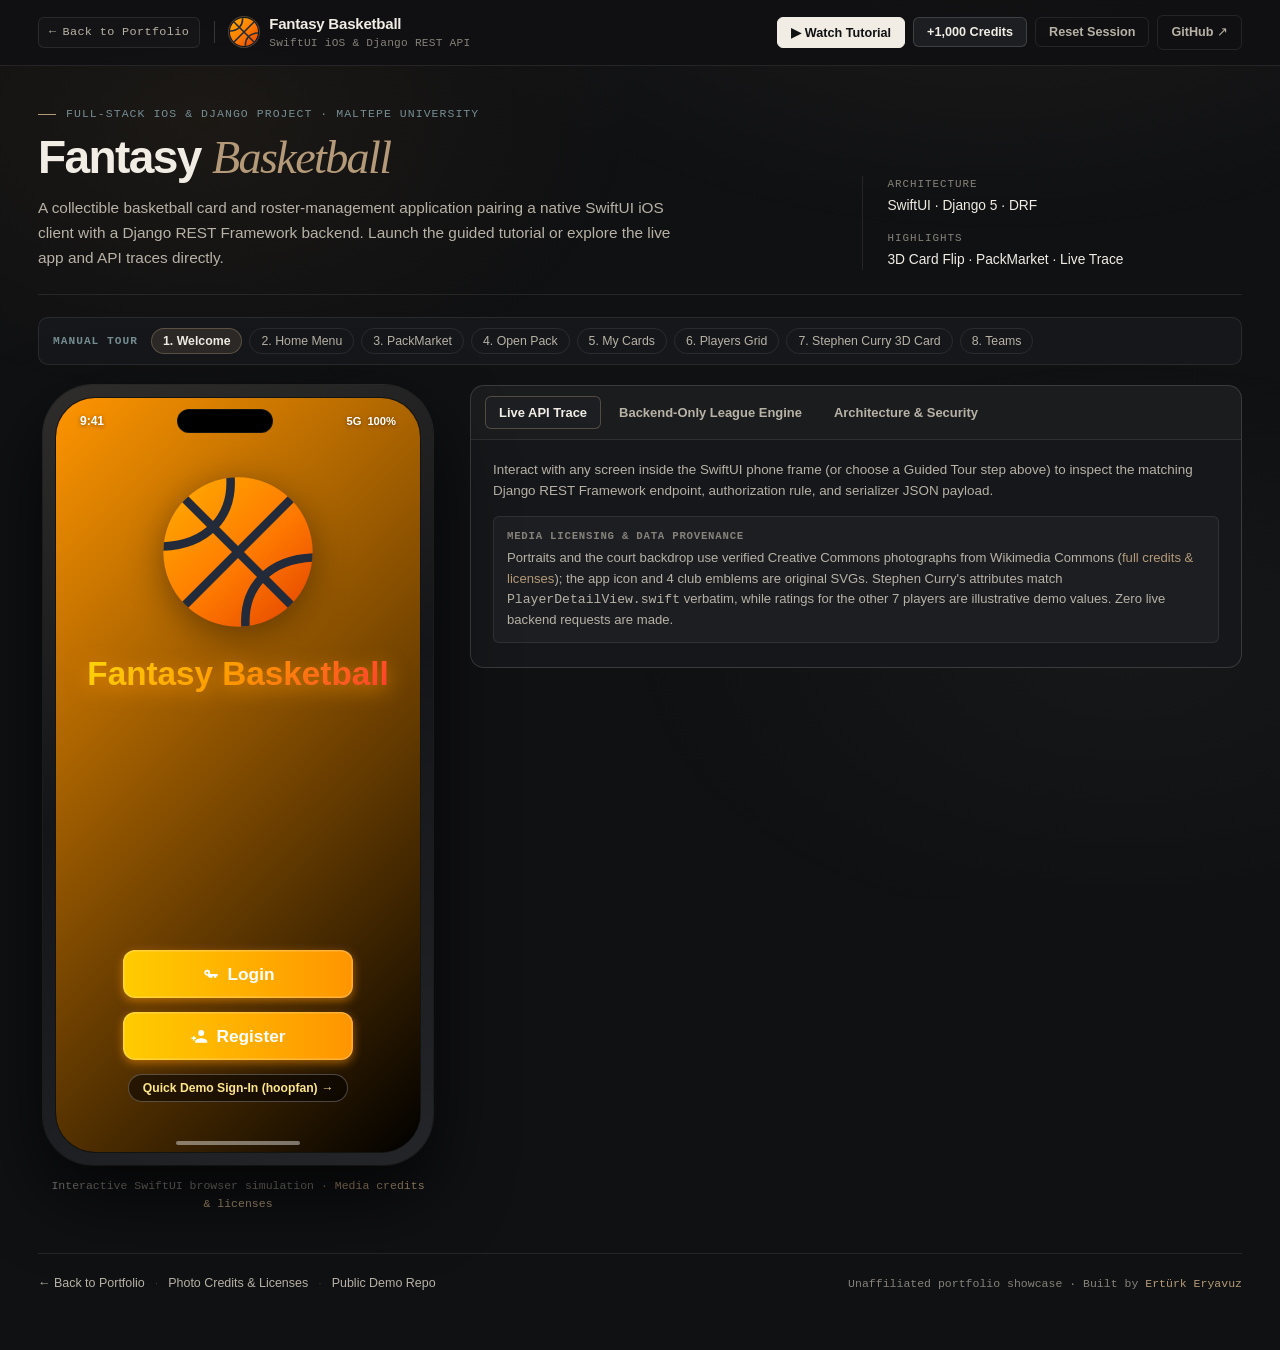
==== commit ebbcd45a: "Polish Fantasy Basketball demo presentation" ====
--- a/docs/index.html
+++ b/docs/index.html
@@ -3,24 +3,27 @@
 <head>
   <meta charset="UTF-8" />
   <meta name="viewport" content="width=device-width, initial-scale=1.0" />
-  <title>Fantasy Basketball — Interactive SwiftUI &amp; Django API Showcase</title>
-  <meta name="description" content="Source-faithful interactive phone-framed presentation of the Fantasy Basketball SwiftUI app and Django REST Framework backend using verified Creative Commons portraits and original geometric club badges." />
+  <title>Fantasy Basketball — Full-Stack iOS &amp; Django Showcase</title>
+  <meta name="description" content="Interactive phone-framed showcase of the Fantasy Basketball full-stack SwiftUI and Django REST Framework graduation project with a live API inspector and optional guided tutorial." />
+  <meta name="theme-color" content="#101113" />
   <link rel="stylesheet" href="styles.css" />
 </head>
 <body>
   <header class="topbar">
     <div class="topbar-inner">
-      <div class="brand">
-        <img src="assets/basketball-logo.svg" width="32" height="32" alt="" aria-hidden="true" style="border-radius:50%" />
-        <div>
-          <div class="brand-title">Fantasy Basketball</div>
-          <div class="brand-sub">SwiftUI iOS App &amp; Django REST API Showcase</div>
+      <div class="topbar-left">
+        <a class="portfolio-back" href="https://erturkeryavuz.netlify.app/" target="_blank" rel="noopener noreferrer">
+          <span aria-hidden="true">←</span>
+          <span>Back to Portfolio</span>
+        </a>
+        <span class="topbar-divider" aria-hidden="true"></span>
+        <div class="brand">
+          <img src="assets/basketball-logo.svg" width="30" height="30" alt="" aria-hidden="true" class="brand-emblem" />
+          <div>
+            <div class="brand-title">Fantasy Basketball</div>
+            <div class="brand-sub">SwiftUI iOS &amp; Django REST API</div>
+          </div>
         </div>
-      </div>
-
-      <div class="sim-pill" role="note" aria-label="Static simulation disclosure">
-        <span class="sim-dot" aria-hidden="true"></span>
-        Browser Simulation · Licensed Media &amp; Original Badges · No Live Backend
       </div>
 
       <div class="topbar-actions">
@@ -28,13 +31,13 @@
           ▶ Watch Tutorial
         </button>
         <button id="btnAddCredits" class="btn" type="button" title="Add demo credits to test all three pack tiers">
-          +1,000 Demo Credits
+          +1,000 Credits
         </button>
         <button id="btnResetDemo" class="btn btn-ghost" type="button">
           Reset Session
         </button>
-        <a class="btn btn-primary" href="https://github.com/erturkeryavuz/fantasy-basketball-demo" target="_blank" rel="noopener noreferrer">
-          GitHub Repository ↗
+        <a class="btn btn-ghost" href="https://github.com/erturkeryavuz/fantasy-basketball-demo" target="_blank" rel="noopener noreferrer">
+          GitHub ↗
         </a>
       </div>
     </div>
@@ -42,15 +45,30 @@
 
   <main class="page">
     <section class="hero-strip" aria-labelledby="heroHeading">
-      <p class="hero-kicker">Computer Engineering Graduation Project · SwiftUI + Django REST Framework</p>
-      <h1 id="heroHeading" class="hero-title">Interactive Phone Walkthrough &amp; Live Django API Inspector</h1>
-      <p class="hero-desc">
-        Faithful browser presentation of the existing SwiftUI application (<code>ContentView</code>, <code>HomeView</code>, <code>TeamsView</code>, <code>PlayersView</code>, 3D tap-to-flip <code>PlayerDetailView</code>, <code>PackMarket</code>, <code>CardPackDetailView</code>, and <code>MyCardsView</code>) preserving all 4 teams and 8 real players with Creative Commons portraits, original geometric club badges, and live Django REST API traces.
-      </p>
+      <div class="hero-grid">
+        <div class="hero-copy">
+          <p class="hero-kicker">Full-Stack iOS &amp; Django Project · Maltepe University</p>
+          <h1 id="heroHeading" class="hero-title">Fantasy <em>Basketball</em></h1>
+          <p class="hero-desc">
+            A collectible basketball card and roster-management application pairing a native SwiftUI iOS client with a Django REST Framework backend. Launch the guided tutorial or explore the live app and API traces directly.
+          </p>
+        </div>
+
+        <aside class="hero-meta" aria-label="Project summary">
+          <div class="hero-meta-item">
+            <span class="hero-meta-label">Architecture</span>
+            <span class="hero-meta-value">SwiftUI · Django 5 · DRF</span>
+          </div>
+          <div class="hero-meta-item">
+            <span class="hero-meta-label">Highlights</span>
+            <span class="hero-meta-value">3D Card Flip · PackMarket · Live Trace</span>
+          </div>
+        </aside>
+      </div>
     </section>
 
     <nav class="tour-bar" aria-label="Guided walkthrough">
-      <span class="tour-label">Guided Tour</span>
+      <span class="tour-label">Manual Tour</span>
       <button class="tour-pill active" type="button" data-tour="welcome">1. Welcome</button>
       <button class="tour-pill" type="button" data-tour="home">2. Home Menu</button>
       <button class="tour-pill" type="button" data-tour="market">3. PackMarket</button>
@@ -102,7 +120,7 @@
           </div>
         </div>
         <p class="phone-caption">
-          Browser simulation of <code>frontend/FantasyBasketball/*.swift</code> with verified CC player portraits, original geometric club badges, and <a href="notices.html">media notices</a>.
+          Interactive SwiftUI browser simulation · <a href="notices.html">Media credits &amp; licenses</a>
         </p>
       </section>
 
@@ -129,8 +147,16 @@
     <div id="srAnnouncer" class="sr-only" aria-live="assertive"></div>
 
     <footer class="footer">
-      <span>Static browser simulation · Unaffiliated portfolio demo · <a href="notices.html">Third-Party Photo Credits &amp; Licenses</a></span>
-      <span>Built by <a href="https://github.com/erturkeryavuz" target="_blank" rel="noopener noreferrer">Ertürk Eryavuz</a></span>
+      <div class="footer-links">
+        <a href="https://erturkeryavuz.netlify.app/" target="_blank" rel="noopener noreferrer">← Back to Portfolio</a>
+        <span class="footer-sep" aria-hidden="true">·</span>
+        <a href="notices.html">Photo Credits &amp; Licenses</a>
+        <span class="footer-sep" aria-hidden="true">·</span>
+        <a href="https://github.com/erturkeryavuz/fantasy-basketball-demo" target="_blank" rel="noopener noreferrer">Public Demo Repo</a>
+      </div>
+      <div class="footer-meta">
+        <span>Unaffiliated portfolio showcase · Built by <a href="https://github.com/erturkeryavuz" target="_blank" rel="noopener noreferrer">Ertürk Eryavuz</a></span>
+      </div>
     </footer>
   </main>
 
--- a/docs/styles.css
+++ b/docs/styles.css
@@ -1,28 +1,34 @@
-/* Fantasy Basketball — Source-Faithful SwiftUI Showcase Stylesheet
- * Outer Studio: Clean dark presentation stage
- * Inside Phone Frame: Faithful visual reproduction of frontend/FantasyBasketball/*.swift
+/* Fantasy Basketball — Portfolio V3 Outer Studio + Source-Faithful SwiftUI Showcase
+ * Outer Studio: 70% Minimal Developer + 30% Cinematic Editorial (Obsidian / Graphite / Warm Ivory / Slate Teal / Bronze + Basketball Amber)
+ * Inside Phone Frame: Faithful visual reproduction of frontend/FantasyBasketball/*.swift (preserved intact)
  */
 
 :root {
-  --studio-bg: #080a0f;
-  --studio-elevated: #10141e;
-  --studio-card: #161c2a;
-  --studio-card-hover: #1c2436;
-  --border: rgba(255, 255, 255, 0.09);
-  --border-strong: rgba(255, 255, 255, 0.17);
-  --text: #f3f5f9;
-  --text-muted: #9aa4b8;
-  --text-soft: #758096;
-  --amber: #f59e0b;
-  --amber-deep: #ea580c;
-  --sky: #38bdf8;
+  --studio-bg: #101113;
+  --studio-elevated: #15171A;
+  --studio-card: #1C1E22;
+  --studio-card-hover: #23262B;
+  --border: rgba(241, 237, 229, 0.09);
+  --border-strong: rgba(241, 237, 229, 0.17);
+  --text: #F1EDE5;
+  --text-muted: #B8B2A6;
+  --text-soft: #86827A;
+  --slate-teal: #758D92;
+  --slate-teal-soft: rgba(117, 141, 146, 0.15);
+  --bronze: #B49A78;
+  --bronze-soft: rgba(180, 154, 120, 0.14);
+  --bronze-line: rgba(180, 154, 120, 0.36);
+  --amber: #E59838;
+  --amber-deep: #D97706;
+  --sky: #758D92;
   --font-sans: -apple-system, BlinkMacSystemFont, "SF Pro Display", "Segoe UI", Roboto, Helvetica, Arial, sans-serif;
+  --font-editorial: "Iowan Old Style", "Palatino Linotype", "Book Antiqua", Georgia, Cambria, "Times New Roman", serif;
   --font-rounded: ui-rounded, "SF Pro Rounded", -apple-system, BlinkMacSystemFont, "Segoe UI", Roboto, sans-serif;
   --font-mono: ui-monospace, SFMono-Regular, "SF Mono", Menlo, Consolas, monospace;
-  --radius-lg: 18px;
-  --radius-md: 12px;
-  --radius-sm: 8px;
-  --shadow-phone: 0 32px 80px rgba(0, 0, 0, 0.72), 0 0 0 1px rgba(255, 255, 255, 0.14);
+  --radius-lg: 14px;
+  --radius-md: 10px;
+  --radius-sm: 6px;
+  --shadow-phone: 0 32px 76px rgba(0, 0, 0, 0.72), 0 0 0 1px rgba(241, 237, 229, 0.13);
 }
 
 *, *::before, *::after {
@@ -35,8 +41,9 @@
   background: var(--studio-bg);
   color: var(--text);
   font-family: var(--font-sans);
-  line-height: 1.5;
+  line-height: 1.55;
   -webkit-font-smoothing: antialiased;
+  -moz-osx-font-smoothing: grayscale;
   overflow-x: hidden;
 }
 
@@ -46,8 +53,9 @@
   inset: 0;
   pointer-events: none;
   background:
-    radial-gradient(620px 420px at 18% 8%, rgba(255, 149, 0, 0.1), transparent 65%),
-    radial-gradient(520px 380px at 84% 12%, rgba(56, 189, 248, 0.07), transparent 65%);
+    radial-gradient(880px 480px at 78% -90px, rgba(180, 154, 120, 0.08), transparent 68%),
+    radial-gradient(640px 420px at 16% 120px, rgba(229, 152, 56, 0.055), transparent 68%),
+    radial-gradient(720px 420px at 88% 72%, rgba(117, 141, 146, 0.05), transparent 70%);
   z-index: 0;
 }
 
@@ -64,11 +72,12 @@
 }
 
 a {
-  color: var(--amber);
+  color: var(--bronze);
   text-decoration: none;
 }
 
 a:hover {
+  color: var(--text);
   text-decoration: underline;
 }
 
@@ -78,7 +87,7 @@
 }
 
 button:focus-visible, a:focus-visible, input:focus-visible, select:focus-visible, [tabindex]:focus-visible {
-  outline: 2px solid var(--amber);
+  outline: 2px solid var(--bronze);
   outline-offset: 2px;
 }
 
@@ -88,58 +97,81 @@
   position: sticky;
   top: 0;
   z-index: 20;
-  backdrop-filter: blur(14px);
-  -webkit-backdrop-filter: blur(14px);
-  background: rgba(8, 10, 15, 0.86);
+  backdrop-filter: blur(12px);
+  -webkit-backdrop-filter: blur(12px);
+  background: rgba(16, 17, 19, 0.88);
   border-bottom: 1px solid var(--border);
 }
 
 .topbar-inner {
-  max-width: 1320px;
+  max-width: 1260px;
   margin: 0 auto;
-  padding: 12px 24px;
+  padding: 12px 28px;
   display: flex;
   align-items: center;
   justify-content: space-between;
+  gap: 16px;
+  flex-wrap: wrap;
+}
+
+.topbar-left {
+  display: flex;
+  align-items: center;
   gap: 14px;
   flex-wrap: wrap;
 }
 
+.portfolio-back {
+  display: inline-flex;
+  align-items: center;
+  gap: 6px;
+  font-family: var(--font-mono);
+  font-size: 0.74rem;
+  letter-spacing: 0.03em;
+  color: var(--text-muted);
+  padding: 5px 10px;
+  border-radius: var(--radius-sm);
+  border: 1px solid var(--border);
+  background: rgba(241, 237, 229, 0.02);
+  transition: color 0.16s ease, border-color 0.16s ease, background 0.16s ease;
+}
+
+.portfolio-back:hover {
+  color: var(--text);
+  border-color: var(--bronze-line);
+  background: rgba(241, 237, 229, 0.04);
+  text-decoration: none;
+}
+
+.topbar-divider {
+  width: 1px;
+  height: 22px;
+  background: var(--border-strong);
+}
+
 .brand {
   display: flex;
   align-items: center;
   gap: 10px;
 }
 
+.brand-emblem {
+  border-radius: 50%;
+  box-shadow: 0 0 0 1px var(--bronze-line);
+}
+
 .brand-title {
-  font-size: 0.98rem;
-  font-weight: 700;
-  letter-spacing: -0.01em;
+  font-size: 0.94rem;
+  font-weight: 600;
+  letter-spacing: -0.015em;
+  color: var(--text);
 }
 
 .brand-sub {
-  font-size: 0.78rem;
-  color: var(--text-muted);
-}
-
-.sim-pill {
-  display: inline-flex;
-  align-items: center;
-  gap: 8px;
-  padding: 5px 12px;
-  border-radius: 999px;
-  font-size: 0.75rem;
-  font-weight: 600;
-  color: #fde68a;
-  background: rgba(245, 158, 11, 0.12);
-  border: 1px solid rgba(245, 158, 11, 0.32);
-}
-
-.sim-dot {
-  width: 7px;
-  height: 7px;
-  border-radius: 50%;
-  background: var(--amber);
+  font-family: var(--font-mono);
+  font-size: 0.7rem;
+  color: var(--text-soft);
+  letter-spacing: 0.02em;
 }
 
 .topbar-actions {
@@ -159,30 +191,35 @@
   border: 1px solid var(--border-strong);
   background: var(--studio-card);
   color: var(--text);
-  font-size: 0.8rem;
+  font-size: 0.79rem;
+  font-weight: 550;
+  cursor: pointer;
+  white-space: nowrap;
+  transition: background 0.16s ease, border-color 0.16s ease, color 0.16s ease, transform 0.12s ease;
+}
+
+.btn:hover:not(:disabled) {
+  background: var(--studio-card-hover);
+  border-color: var(--bronze-line);
+  color: var(--text);
+  text-decoration: none;
+}
+
+.btn:active:not(:disabled) {
+  transform: translateY(1px);
+}
+
+.btn-primary {
+  background: var(--text);
+  border-color: transparent;
+  color: var(--studio-bg);
   font-weight: 600;
-  cursor: pointer;
-  transition: background 0.16s ease, border-color 0.16s ease, transform 0.12s ease;
-}
-
-.btn:hover {
-  background: var(--studio-card-hover);
-  border-color: rgba(255, 255, 255, 0.28);
-  text-decoration: none;
-}
-
-.btn:active {
-  transform: translateY(1px);
-}
-
-.btn-primary {
-  background: linear-gradient(135deg, #f59e0b, #ea580c);
+}
+
+.btn-primary:hover:not(:disabled) {
+  background: #FAF7F2;
+  color: var(--studio-bg);
   border-color: transparent;
-  color: #090b10;
-}
-
-.btn-primary:hover {
-  background: linear-gradient(135deg, #fbbf24, #f97316);
 }
 
 .btn-ghost {
@@ -191,94 +228,156 @@
   color: var(--text-muted);
 }
 
-.btn-ghost:hover {
+.btn-ghost:hover:not(:disabled) {
   color: var(--text);
+  border-color: var(--border-strong);
+  background: rgba(241, 237, 229, 0.03);
 }
 
 .page {
   position: relative;
   z-index: 1;
-  max-width: 1320px;
+  max-width: 1260px;
   margin: 0 auto;
-  padding: 22px 24px 56px;
+  padding: 32px 28px 56px;
 }
 
 .hero-strip {
-  margin-bottom: 16px;
+  padding-bottom: 24px;
+  margin-bottom: 22px;
+  border-bottom: 1px solid var(--border);
+}
+
+.hero-grid {
+  display: grid;
+  grid-template-columns: minmax(0, 1.35fr) minmax(0, 0.65fr);
+  gap: 36px;
+  align-items: end;
 }
 
 .hero-kicker {
-  font-size: 0.74rem;
-  font-weight: 700;
+  display: inline-flex;
+  align-items: center;
+  gap: 10px;
+  font-family: var(--font-mono);
+  font-size: 0.72rem;
+  font-weight: 500;
   letter-spacing: 0.09em;
   text-transform: uppercase;
-  color: var(--amber);
-  margin: 0 0 4px;
+  color: var(--slate-teal);
+  margin: 0 0 10px;
+}
+
+.hero-kicker::before {
+  content: "";
+  width: 18px;
+  height: 1px;
+  background: var(--bronze);
 }
 
 .hero-title {
-  font-size: clamp(1.45rem, 2.4vw, 2rem);
-  font-weight: 800;
-  letter-spacing: -0.025em;
-  margin: 0 0 6px;
+  font-size: clamp(2rem, 3.6vw, 3rem);
+  font-weight: 600;
+  letter-spacing: -0.035em;
+  line-height: 1.06;
+  margin: 0 0 12px;
+  color: var(--text);
+}
+
+.hero-title em {
+  font-family: var(--font-editorial);
+  font-style: italic;
+  font-weight: 400;
+  color: var(--bronze);
 }
 
 .hero-desc {
-  font-size: 0.9rem;
+  font-size: 0.96rem;
   color: var(--text-muted);
-  max-width: 780px;
+  max-width: 660px;
+  line-height: 1.64;
   margin: 0;
 }
 
+.hero-meta {
+  border-left: 1px solid var(--border);
+  padding-left: 24px;
+  display: flex;
+  flex-direction: column;
+  gap: 14px;
+}
+
+.hero-meta-item {
+  display: flex;
+  flex-direction: column;
+  gap: 2px;
+}
+
+.hero-meta-label {
+  font-family: var(--font-mono);
+  font-size: 0.68rem;
+  text-transform: uppercase;
+  letter-spacing: 0.09em;
+  color: var(--text-soft);
+}
+
+.hero-meta-value {
+  font-size: 0.86rem;
+  font-weight: 500;
+  color: var(--text);
+}
+
 .tour-bar {
   display: flex;
   align-items: center;
-  gap: 8px;
+  gap: 7px;
   flex-wrap: wrap;
   padding: 10px 14px;
   border-radius: var(--radius-md);
   background: var(--studio-elevated);
   border: 1px solid var(--border);
-  margin-bottom: 22px;
+  margin-bottom: 20px;
 }
 
 .tour-label {
-  font-size: 0.74rem;
-  font-weight: 700;
+  font-family: var(--font-mono);
+  font-size: 0.7rem;
+  font-weight: 600;
   text-transform: uppercase;
-  letter-spacing: 0.08em;
-  color: var(--text-soft);
-  margin-right: 4px;
+  letter-spacing: 0.09em;
+  color: var(--slate-teal);
+  margin-right: 6px;
 }
 
 .tour-pill {
-  padding: 6px 11px;
+  padding: 5px 11px;
   border-radius: 999px;
   border: 1px solid var(--border);
   background: transparent;
   color: var(--text-muted);
-  font-size: 0.78rem;
-  font-weight: 600;
+  font-size: 0.77rem;
+  font-weight: 500;
   cursor: pointer;
-  transition: all 0.16s ease;
+  transition: color 0.16s ease, border-color 0.16s ease, background 0.16s ease;
 }
 
 .tour-pill:hover {
   color: var(--text);
   border-color: var(--border-strong);
-  background: rgba(255, 255, 255, 0.04);
+  background: rgba(241, 237, 229, 0.04);
 }
 
 .tour-pill.active {
-  background: rgba(245, 158, 11, 0.16);
-  border-color: rgba(245, 158, 11, 0.55);
-  color: #fde68a;
+  background: var(--bronze-soft);
+  border-color: var(--bronze-line);
+  color: var(--text);
+  font-weight: 600;
 }
 
 .workspace-grid {
   display: grid;
   grid-template-columns: 400px minmax(0, 1fr);
-  gap: 28px;
+  gap: 32px;
   align-items: start;
 }
 
@@ -288,9 +387,9 @@
   display: flex;
   flex-direction: column;
   align-items: center;
-  gap: 10px;
+  gap: 12px;
   position: sticky;
-  top: 76px;
+  top: 78px;
 }
 
 .phone-bezel {
@@ -299,7 +398,7 @@
   height: 780px;
   border-radius: 50px;
   padding: 12px;
-  background: linear-gradient(155deg, #323846 0%, #12151d 45%, #232938 100%);
+  background: linear-gradient(155deg, #2E2D2B 0%, #141518 46%, #242529 100%);
   box-shadow: var(--shadow-phone);
   position: relative;
 }
@@ -313,7 +412,7 @@
   display: flex;
   flex-direction: column;
   position: relative;
-  border: 1px solid rgba(255, 255, 255, 0.08);
+  border: 1px solid rgba(241, 237, 229, 0.08);
 }
 
 .ios-statusbar {
@@ -361,7 +460,7 @@
   overflow-x: hidden;
   position: relative;
   scrollbar-width: thin;
-  scrollbar-color: rgba(255, 255, 255, 0.25) transparent;
+  scrollbar-color: rgba(241, 237, 229, 0.25) transparent;
 }
 
 .home-indicator {
@@ -382,7 +481,8 @@
 }
 
 .phone-caption {
-  font-size: 0.76rem;
+  font-family: var(--font-mono);
+  font-size: 0.72rem;
   color: var(--text-soft);
   text-align: center;
   max-width: 376px;
@@ -1244,7 +1344,7 @@
 .inspector-shell {
   border-radius: var(--radius-lg);
   background: var(--studio-elevated);
-  border: 1px solid var(--border);
+  border: 1px solid var(--border-strong);
   overflow: hidden;
 }
 
@@ -1252,20 +1352,22 @@
   display: flex;
   gap: 4px;
   padding: 10px 14px;
-  background: rgba(255, 255, 255, 0.02);
+  background: rgba(241, 237, 229, 0.02);
   border-bottom: 1px solid var(--border);
   flex-wrap: wrap;
 }
 
 .inspector-tab {
+  position: relative;
   padding: 8px 13px;
-  border-radius: 9px;
+  border-radius: var(--radius-sm);
   border: 1px solid transparent;
   background: transparent;
   color: var(--text-muted);
-  font-size: 0.82rem;
-  font-weight: 700;
+  font-size: 0.81rem;
+  font-weight: 600;
   cursor: pointer;
+  transition: color 0.16s ease, background 0.16s ease, border-color 0.16s ease;
 }
 
 .inspector-tab:hover {
@@ -1274,78 +1376,81 @@
 
 .inspector-tab[aria-selected="true"] {
   background: var(--studio-card);
-  border-color: var(--border-strong);
+  border-color: var(--bronze-line);
   color: var(--text);
 }
 
 .inspector-body {
-  padding: 18px 20px 22px;
+  padding: 20px 22px 24px;
 }
 
 .inspector-meta-grid {
   display: grid;
   grid-template-columns: repeat(auto-fit, minmax(175px, 1fr));
   gap: 10px;
-  margin-bottom: 14px;
+  margin-bottom: 16px;
 }
 
 .meta-tile {
-  padding: 10px 12px;
+  padding: 11px 13px;
   border-radius: var(--radius-sm);
   background: var(--studio-card);
   border: 1px solid var(--border);
 }
 
 .meta-k {
-  font-size: 0.68rem;
-  font-weight: 700;
+  font-family: var(--font-mono);
+  font-size: 0.67rem;
+  font-weight: 600;
   text-transform: uppercase;
-  letter-spacing: 0.06em;
+  letter-spacing: 0.07em;
   color: var(--text-soft);
-  margin-bottom: 3px;
+  margin-bottom: 4px;
 }
 
 .meta-v {
-  font-size: 0.84rem;
-  font-weight: 700;
+  font-size: 0.83rem;
+  font-weight: 650;
   font-family: var(--font-mono);
+  color: var(--text);
   word-break: break-word;
 }
 
 .method-badge {
   display: inline-block;
   padding: 2px 7px;
-  border-radius: 6px;
-  font-size: 0.72rem;
-  font-weight: 800;
+  border-radius: 4px;
+  font-size: 0.71rem;
+  font-weight: 700;
   font-family: var(--font-mono);
   margin-right: 6px;
 }
 
-.method-GET { background: rgba(56, 189, 248, 0.18); color: #7dd3fc; }
-.method-POST { background: rgba(16, 185, 129, 0.18); color: #6ee7b7; }
-.status-ok { color: #6ee7b7; }
-.status-err { color: #fda4af; }
+.method-GET { background: var(--slate-teal-soft); color: #B4D0D5; }
+.method-POST { background: var(--bronze-soft); color: #E2CBB0; }
+.status-ok { color: #8FBFA8; }
+.status-err { color: #E89A9A; }
 
 .code-section-label {
-  font-size: 0.74rem;
-  font-weight: 700;
+  font-family: var(--font-mono);
+  font-size: 0.71rem;
+  font-weight: 600;
   text-transform: uppercase;
-  letter-spacing: 0.06em;
-  color: var(--text-muted);
+  letter-spacing: 0.07em;
+  color: var(--slate-teal);
   margin: 14px 0 6px;
 }
 
 .code-block {
   margin: 0;
-  padding: 12px 14px;
+  padding: 13px 15px;
   border-radius: var(--radius-sm);
-  background: #0a0d14;
+  background: #0D0E10;
   border: 1px solid var(--border);
   font-family: var(--font-mono);
   font-size: 0.77rem;
-  line-height: 1.5;
-  color: #dbeafe;
+  line-height: 1.55;
+  color: #DDD6C9;
   overflow-x: auto;
   max-height: 280px;
 }
@@ -1364,26 +1469,28 @@
   justify-content: space-between;
   gap: 8px;
   padding: 7px 10px;
-  border-radius: 8px;
+  border-radius: var(--radius-sm);
   border: 1px solid var(--border);
-  background: rgba(255, 255, 255, 0.02);
+  background: rgba(241, 237, 229, 0.02);
   font-family: var(--font-mono);
   font-size: 0.74rem;
   cursor: pointer;
   text-align: left;
+  transition: background 0.15s ease, border-color 0.15s ease;
 }
 
 .history-item:hover, .history-item.active {
   background: var(--studio-card);
-  border-color: rgba(245, 158, 11, 0.45);
+  border-color: var(--bronze-line);
 }
 
 .backend-only-banner {
   padding: 12px 14px;
-  border-radius: var(--radius-md);
-  background: rgba(56, 189, 248, 0.1);
-  border: 1px solid rgba(56, 189, 248, 0.3);
-  color: #bae6fd;
+  border-radius: var(--radius-sm);
+  background: var(--slate-teal-soft);
+  border: 1px solid rgba(117, 141, 146, 0.34);
+  border-left: 2px solid var(--slate-teal);
+  color: #D7E5E8;
   font-size: 0.82rem;
   margin-bottom: 14px;
 }
@@ -1397,19 +1504,19 @@
 
 .step-pill {
   padding: 6px 10px;
-  border-radius: 8px;
+  border-radius: var(--radius-sm);
   border: 1px solid var(--border);
   background: var(--studio-card);
   font-size: 0.76rem;
-  font-weight: 600;
+  font-weight: 550;
   color: var(--text-muted);
   cursor: pointer;
 }
 
 .step-pill.active {
-  border-color: var(--sky);
-  color: #e0f2fe;
-  background: rgba(56, 189, 248, 0.15);
+  border-color: var(--bronze-line);
+  color: var(--text);
+  background: var(--bronze-soft);
 }
 
 .arch-grid {
@@ -1419,16 +1526,17 @@
 }
 
 .arch-card {
-  padding: 14px;
+  padding: 15px;
   border-radius: var(--radius-md);
   background: var(--studio-card);
   border: 1px solid var(--border);
 }
 
 .arch-card h3 {
-  font-size: 0.9rem;
+  font-size: 0.88rem;
+  font-weight: 600;
   margin: 0 0 8px;
-  color: var(--amber);
+  color: var(--bronze);
 }
 
 .arch-card ul {
@@ -1443,20 +1551,60 @@
 }
 
 .footer {
-  margin-top: 32px;
-  padding-top: 18px;
+  margin-top: 40px;
+  padding-top: 20px;
   border-top: 1px solid var(--border);
   display: flex;
   justify-content: space-between;
-  gap: 12px;
+  align-items: center;
+  gap: 14px;
   flex-wrap: wrap;
   font-size: 0.78rem;
   color: var(--text-soft);
 }
 
+.footer-links {
+  display: flex;
+  align-items: center;
+  gap: 10px;
+  flex-wrap: wrap;
+}
+
+.footer-links a {
+  color: var(--text-muted);
+}
+
+.footer-links a:hover {
+  color: var(--text);
+}
+
+.footer-sep {
+  color: var(--border-strong);
+}
+
+.footer-meta {
+  font-family: var(--font-mono);
+  font-size: 0.72rem;
+}
+
 /* ==================== RESPONSIVE ==================== */
 
 @media (max-width: 960px) {
+  .hero-grid {
+    grid-template-columns: 1fr;
+    gap: 20px;
+  }
+
+  .hero-meta {
+    border-left: 0;
+    padding-left: 0;
+    padding-top: 16px;
+    border-top: 1px solid var(--border);
+    flex-direction: row;
+    flex-wrap: wrap;
+    gap: 24px;
+  }
+
   .workspace-grid {
     grid-template-columns: minmax(0, 1fr);
   }
@@ -1470,15 +1618,21 @@
   }
 }
 
+@media (max-width: 640px) {
+  .topbar-divider {
+    display: none;
+  }
+
+  .topbar-inner {
+    padding: 10px 16px;
+  }
+
+  .page {
+    padding: 20px 16px 40px;
+  }
+}
+
 @media (max-width: 520px) {
-  .topbar-inner {
-    padding: 10px 14px;
-  }
-
-  .page {
-    padding: 14px 12px 40px;
-  }
-
   .phone-bezel {
     width: 100%;
     height: 700px;
@@ -1503,26 +1657,28 @@
 /* ==================== OPTIONAL GUIDED TUTORIAL DOCK ==================== */
 
 .btn-tutorial {
-  background: linear-gradient(135deg, rgba(245, 158, 11, 0.22), rgba(234, 88, 12, 0.2));
-  border-color: rgba(245, 158, 11, 0.48);
-  color: #fde68a;
+  background: var(--text);
+  border-color: var(--text);
+  color: var(--studio-bg);
   font-weight: 600;
 }
 
 .btn-tutorial:hover:not(:disabled) {
-  background: linear-gradient(135deg, rgba(245, 158, 11, 0.32), rgba(234, 88, 12, 0.28));
-  border-color: rgba(245, 158, 11, 0.72);
+  background: #FAF7F2;
+  border-color: #FAF7F2;
+  color: var(--studio-bg);
 }
 
 .tutorial-dock {
-  margin: 0 0 20px;
-  padding: 14px 18px;
-  background: var(--studio-elevated);
-  border: 1px solid rgba(245, 158, 11, 0.34);
+  margin: 0 0 22px;
+  padding: 16px 20px;
+  background: var(--studio-card);
+  border: 1px solid var(--border-strong);
+  border-top: 2px solid var(--bronze);
   border-radius: var(--radius-md);
   display: flex;
   flex-direction: column;
-  gap: 10px;
+  gap: 11px;
 }
 
 .tutorial-dock[hidden] {
@@ -1549,44 +1705,45 @@
   font-family: var(--font-mono);
   font-size: 0.72rem;
   font-weight: 600;
-  padding: 3px 8px;
+  padding: 3px 9px;
   border-radius: 999px;
-  background: rgba(245, 158, 11, 0.16);
-  color: #fcd34d;
-  border: 1px solid rgba(245, 158, 11, 0.35);
+  background: var(--bronze-soft);
+  color: var(--text);
+  border: 1px solid var(--bronze-line);
   white-space: nowrap;
 }
 
 .tutorial-state-badge {
   font-family: var(--font-mono);
-  font-size: 0.7rem;
+  font-size: 0.69rem;
   font-weight: 600;
   text-transform: uppercase;
-  letter-spacing: 0.05em;
-  padding: 3px 8px;
+  letter-spacing: 0.06em;
+  padding: 3px 9px;
   border-radius: 999px;
-  background: rgba(56, 189, 248, 0.12);
-  color: #7dd3fc;
-  border: 1px solid rgba(56, 189, 248, 0.3);
+  background: var(--slate-teal-soft);
+  color: #C1D8DC;
+  border: 1px solid rgba(117, 141, 146, 0.36);
   white-space: nowrap;
 }
 
 .tutorial-state-badge[data-state="paused"] {
-  background: rgba(148, 163, 184, 0.15);
+  background: rgba(241, 237, 229, 0.06);
   color: var(--text-muted);
   border-color: var(--border-strong);
 }
 
 .tutorial-state-badge[data-state="complete"] {
-  background: rgba(34, 197, 94, 0.15);
-  color: #86efac;
-  border-color: rgba(34, 197, 94, 0.35);
+  background: rgba(143, 191, 168, 0.14);
+  color: #A7D7BF;
+  border-color: rgba(143, 191, 168, 0.35);
 }
 
 .tutorial-stage-title {
   margin: 0;
   font-size: 0.96rem;
-  font-weight: 650;
+  font-weight: 600;
+  letter-spacing: -0.01em;
   color: var(--text);
 }
 
@@ -1603,35 +1760,35 @@
 }
 
 .tutorial-btn:disabled {
-  opacity: 0.42;
+  opacity: 0.4;
   cursor: not-allowed;
 }
 
 .tutorial-progress-track {
   width: 100%;
-  height: 4px;
+  height: 3px;
   border-radius: 999px;
-  background: rgba(255, 255, 255, 0.08);
+  background: rgba(241, 237, 229, 0.08);
   overflow: hidden;
 }
 
 .tutorial-progress-fill {
   height: 100%;
-  background: linear-gradient(90deg, var(--amber), var(--amber-deep));
+  background: linear-gradient(90deg, var(--bronze), var(--amber));
   border-radius: 999px;
   transition: width 0.25s ease;
 }
 
 .tutorial-narration {
   margin: 0;
-  font-size: 0.86rem;
+  font-size: 0.87rem;
   color: var(--text-muted);
-  line-height: 1.5;
+  line-height: 1.55;
 }
 
 @media (max-width: 640px) {
   .tutorial-dock {
-    padding: 12px 14px;
+    padding: 14px 15px;
   }
   .tutorial-controls {
     width: 100%;
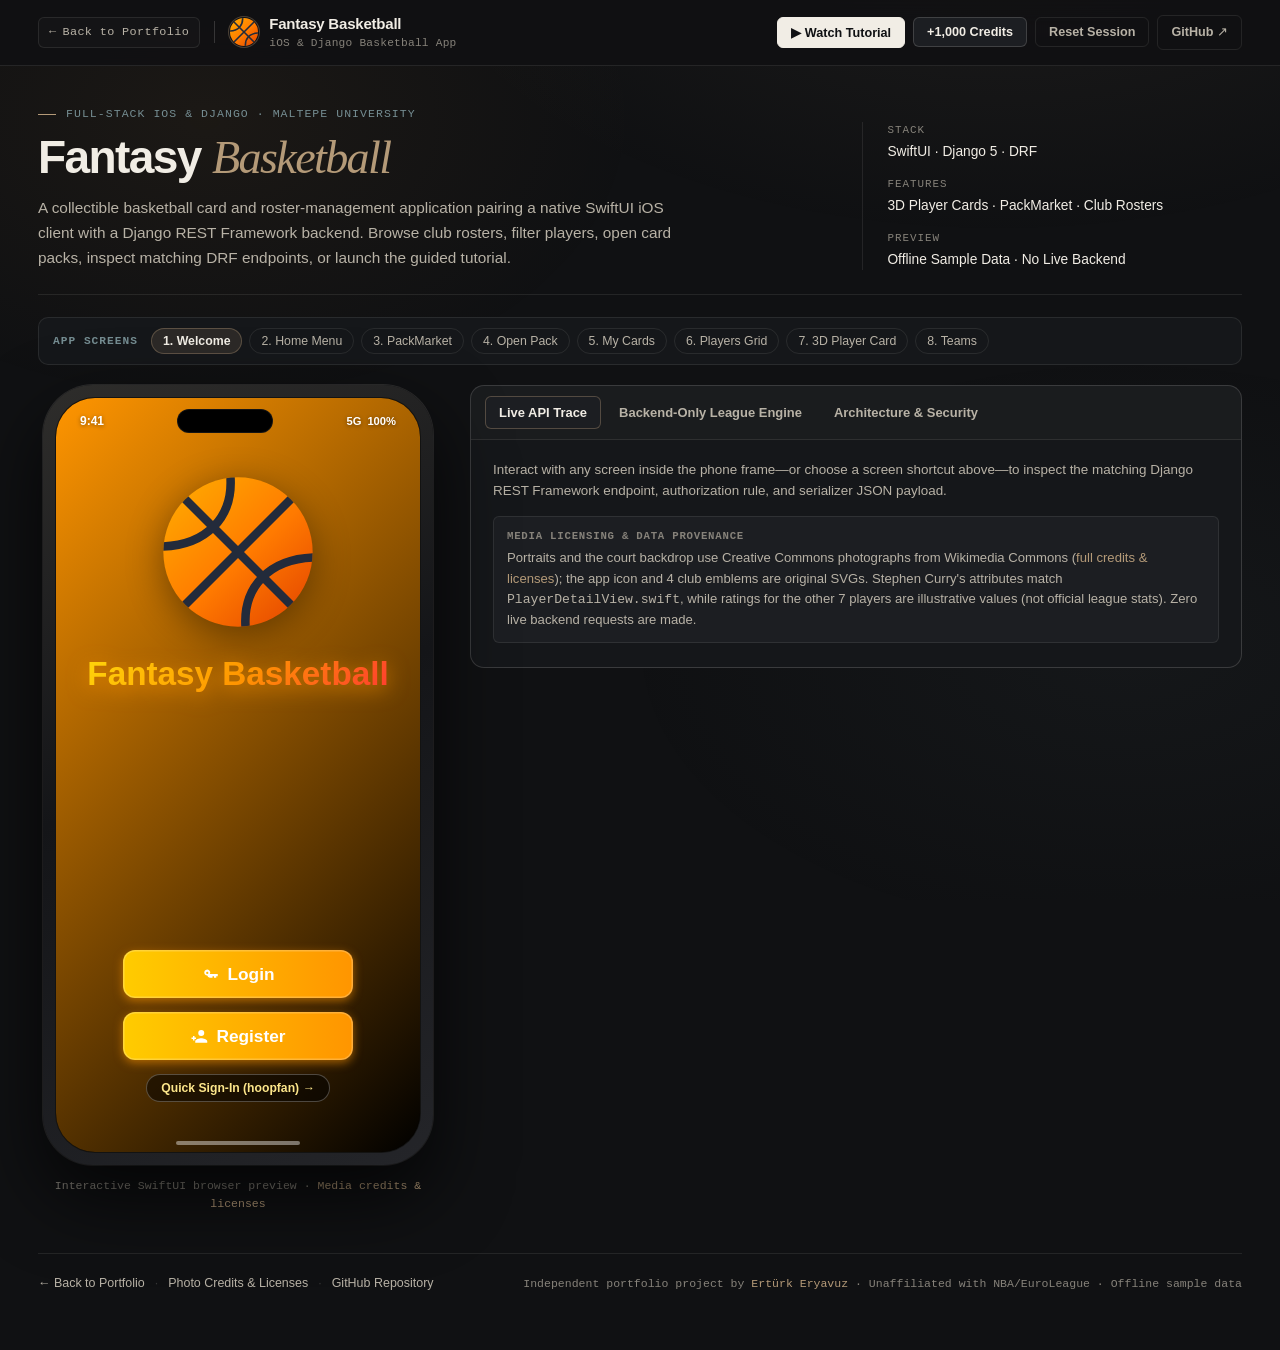
==== commit 60f45cde: "Polish project presentation" ====
--- a/docs/index.html
+++ b/docs/index.html
@@ -3,8 +3,8 @@
 <head>
   <meta charset="UTF-8" />
   <meta name="viewport" content="width=device-width, initial-scale=1.0" />
-  <title>Fantasy Basketball — Full-Stack iOS &amp; Django Showcase</title>
-  <meta name="description" content="Interactive phone-framed showcase of the Fantasy Basketball full-stack SwiftUI and Django REST Framework graduation project with a live API inspector and optional guided tutorial." />
+  <title>Fantasy Basketball — SwiftUI iOS &amp; Django REST Application</title>
+  <meta name="description" content="Fantasy Basketball is a SwiftUI iOS and Django REST Framework collectible basketball card and roster-management application featuring 3D player cards, PackMarket openings, and an API inspector." />
   <meta name="theme-color" content="#101113" />
   <link rel="stylesheet" href="styles.css" />
 </head>
@@ -21,7 +21,7 @@
           <img src="assets/basketball-logo.svg" width="30" height="30" alt="" aria-hidden="true" class="brand-emblem" />
           <div>
             <div class="brand-title">Fantasy Basketball</div>
-            <div class="brand-sub">SwiftUI iOS &amp; Django REST API</div>
+            <div class="brand-sub">iOS &amp; Django Basketball App</div>
           </div>
         </div>
       </div>
@@ -30,7 +30,7 @@
         <button id="btnWatchTutorial" class="btn btn-tutorial" type="button" aria-controls="tutorialDock" aria-expanded="false">
           ▶ Watch Tutorial
         </button>
-        <button id="btnAddCredits" class="btn" type="button" title="Add demo credits to test all three pack tiers">
+        <button id="btnAddCredits" class="btn" type="button" title="Add 1,000 preview credits to test all pack tiers">
           +1,000 Credits
         </button>
         <button id="btnResetDemo" class="btn btn-ghost" type="button">
@@ -47,35 +47,39 @@
     <section class="hero-strip" aria-labelledby="heroHeading">
       <div class="hero-grid">
         <div class="hero-copy">
-          <p class="hero-kicker">Full-Stack iOS &amp; Django Project · Maltepe University</p>
+          <p class="hero-kicker">Full-Stack iOS &amp; Django · Maltepe University</p>
           <h1 id="heroHeading" class="hero-title">Fantasy <em>Basketball</em></h1>
           <p class="hero-desc">
-            A collectible basketball card and roster-management application pairing a native SwiftUI iOS client with a Django REST Framework backend. Launch the guided tutorial or explore the live app and API traces directly.
+            A collectible basketball card and roster-management application pairing a native SwiftUI iOS client with a Django REST Framework backend. Browse club rosters, filter players, open card packs, inspect matching DRF endpoints, or launch the guided tutorial.
           </p>
         </div>
 
         <aside class="hero-meta" aria-label="Project summary">
           <div class="hero-meta-item">
-            <span class="hero-meta-label">Architecture</span>
+            <span class="hero-meta-label">Stack</span>
             <span class="hero-meta-value">SwiftUI · Django 5 · DRF</span>
           </div>
           <div class="hero-meta-item">
-            <span class="hero-meta-label">Highlights</span>
-            <span class="hero-meta-value">3D Card Flip · PackMarket · Live Trace</span>
+            <span class="hero-meta-label">Features</span>
+            <span class="hero-meta-value">3D Player Cards · PackMarket · Club Rosters</span>
+          </div>
+          <div class="hero-meta-item">
+            <span class="hero-meta-label">Preview</span>
+            <span class="hero-meta-value">Offline Sample Data · No Live Backend</span>
           </div>
         </aside>
       </div>
     </section>
 
-    <nav class="tour-bar" aria-label="Guided walkthrough">
-      <span class="tour-label">Manual Tour</span>
+    <nav class="tour-bar" aria-label="App screen shortcuts">
+      <span class="tour-label">App Screens</span>
       <button class="tour-pill active" type="button" data-tour="welcome">1. Welcome</button>
       <button class="tour-pill" type="button" data-tour="home">2. Home Menu</button>
       <button class="tour-pill" type="button" data-tour="market">3. PackMarket</button>
       <button class="tour-pill" type="button" data-tour="pack-diamond">4. Open Pack</button>
       <button class="tour-pill" type="button" data-tour="my-cards">5. My Cards</button>
       <button class="tour-pill" type="button" data-tour="players">6. Players Grid</button>
-      <button class="tour-pill" type="button" data-tour="player-card">7. Stephen Curry 3D Card</button>
+      <button class="tour-pill" type="button" data-tour="player-card">7. 3D Player Card</button>
       <button class="tour-pill" type="button" data-tour="teams">8. Teams</button>
     </nav>
 
@@ -103,24 +107,26 @@
     <div class="workspace-grid">
       <!-- Left: Faithful iOS SwiftUI Phone Frame (pure NavigationStack, no invented bottom tab bar) -->
       <section class="phone-stage" aria-label="Interactive iOS SwiftUI application presentation">
-        <div class="phone-bezel">
-          <div class="phone-screen">
-            <div id="iosStatusbar" class="ios-statusbar" aria-hidden="true">
-              <span>9:41</span>
-              <div class="dynamic-island"></div>
-              <div class="ios-icons">
-                <span>5G</span>
-                <span>100%</span>
+        <div class="phone-scale-box">
+          <div class="phone-bezel">
+            <div class="phone-screen">
+              <div id="iosStatusbar" class="ios-statusbar" aria-hidden="true">
+                <span>9:41</span>
+                <div class="dynamic-island"></div>
+                <div class="ios-icons">
+                  <span>5G</span>
+                  <span>100%</span>
+                </div>
               </div>
+
+              <div id="phoneBody" class="phone-app-body" tabindex="0" aria-live="polite"></div>
+
+              <div id="homeIndicator" class="home-indicator" aria-hidden="true"></div>
             </div>
-
-            <div id="phoneBody" class="phone-app-body" tabindex="0" aria-live="polite"></div>
-
-            <div id="homeIndicator" class="home-indicator" aria-hidden="true"></div>
           </div>
         </div>
         <p class="phone-caption">
-          Interactive SwiftUI browser simulation · <a href="notices.html">Media credits &amp; licenses</a>
+          Interactive SwiftUI browser preview · <a href="notices.html">Media credits &amp; licenses</a>
         </p>
       </section>
 
@@ -152,10 +158,10 @@
         <span class="footer-sep" aria-hidden="true">·</span>
         <a href="notices.html">Photo Credits &amp; Licenses</a>
         <span class="footer-sep" aria-hidden="true">·</span>
-        <a href="https://github.com/erturkeryavuz/fantasy-basketball-demo" target="_blank" rel="noopener noreferrer">Public Demo Repo</a>
+        <a href="https://github.com/erturkeryavuz/fantasy-basketball-demo" target="_blank" rel="noopener noreferrer">GitHub Repository</a>
       </div>
       <div class="footer-meta">
-        <span>Unaffiliated portfolio showcase · Built by <a href="https://github.com/erturkeryavuz" target="_blank" rel="noopener noreferrer">Ertürk Eryavuz</a></span>
+        <span>Independent portfolio project by <a href="https://github.com/erturkeryavuz" target="_blank" rel="noopener noreferrer">Ertürk Eryavuz</a> · Unaffiliated with NBA/EuroLeague · Offline sample data</span>
       </div>
     </footer>
   </main>
--- a/docs/styles.css
+++ b/docs/styles.css
@@ -390,6 +390,17 @@
   gap: 12px;
   position: sticky;
   top: 78px;
+  scroll-margin-top: 84px;
+  --phone-scale: 1;
+}
+
+.phone-scale-box {
+  width: 100%;
+  height: var(--phone-fit-h, 780px);
+  display: flex;
+  justify-content: center;
+  align-items: flex-start;
+  flex-shrink: 0;
 }
 
 .phone-bezel {
@@ -401,6 +412,9 @@
   background: linear-gradient(155deg, #2E2D2B 0%, #141518 46%, #242529 100%);
   box-shadow: var(--shadow-phone);
   position: relative;
+  flex-shrink: 0;
+  transform: scale(var(--phone-scale, 1));
+  transform-origin: top center;
 }
 
 .phone-screen {
@@ -1633,6 +1647,10 @@
 }
 
 @media (max-width: 520px) {
+  .phone-scale-box {
+    height: var(--phone-fit-h, 700px);
+  }
+
   .phone-bezel {
     width: 100%;
     height: 700px;
@@ -1679,6 +1697,11 @@
   display: flex;
   flex-direction: column;
   gap: 11px;
+  scroll-margin-top: 84px;
+}
+
+.inspector-shell {
+  scroll-margin-top: 84px;
 }
 
 .tutorial-dock[hidden] {
@@ -1788,13 +1811,28 @@
 
 @media (max-width: 640px) {
   .tutorial-dock {
-    padding: 14px 15px;
+    margin: 0 0 14px;
+    padding: 11px 13px;
+    gap: 8px;
+  }
+  .tutorial-dock-top {
+    gap: 8px;
+  }
+  .tutorial-stage-title {
+    font-size: 0.88rem;
+  }
+  .tutorial-narration {
+    font-size: 0.8rem;
+    line-height: 1.42;
   }
   .tutorial-controls {
     width: 100%;
+    gap: 5px;
   }
   .tutorial-btn {
     flex: 1 1 auto;
+    padding: 5px 8px;
+    font-size: 0.74rem;
     text-align: center;
     justify-content: center;
   }
